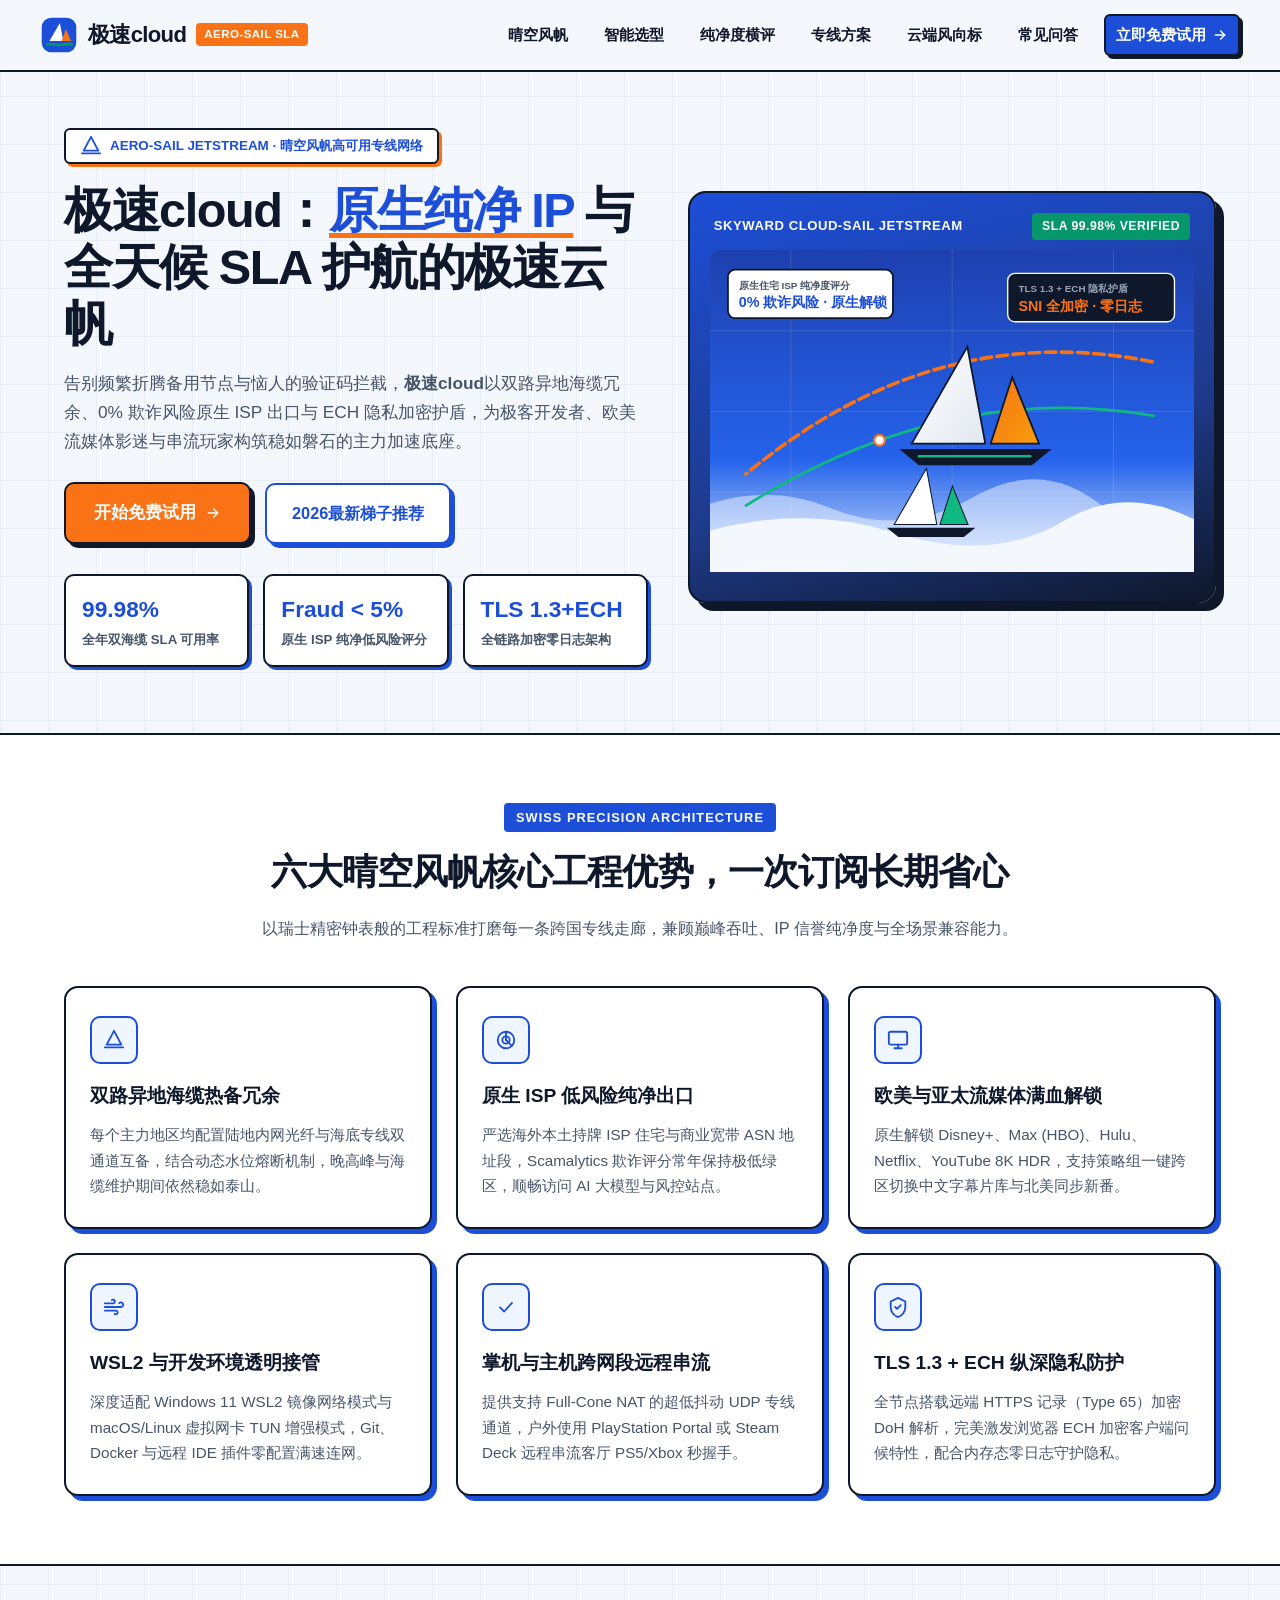
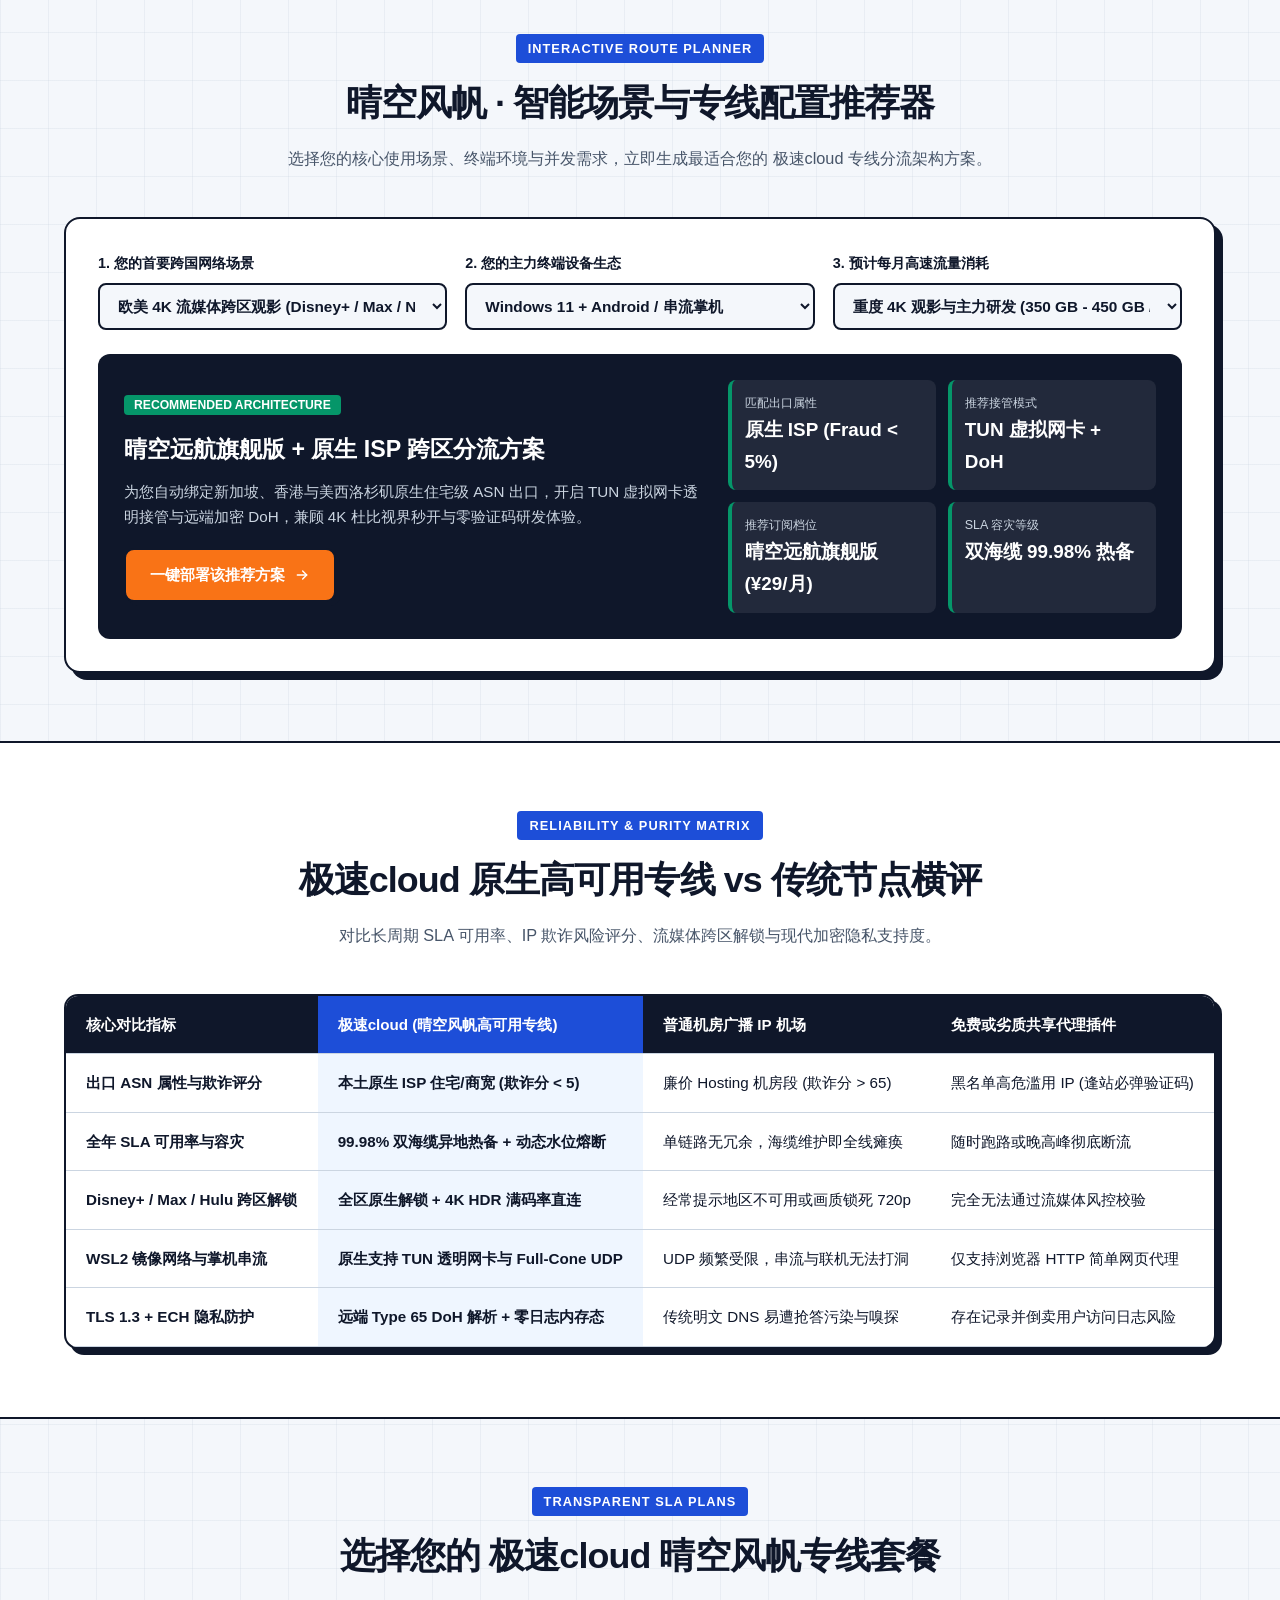
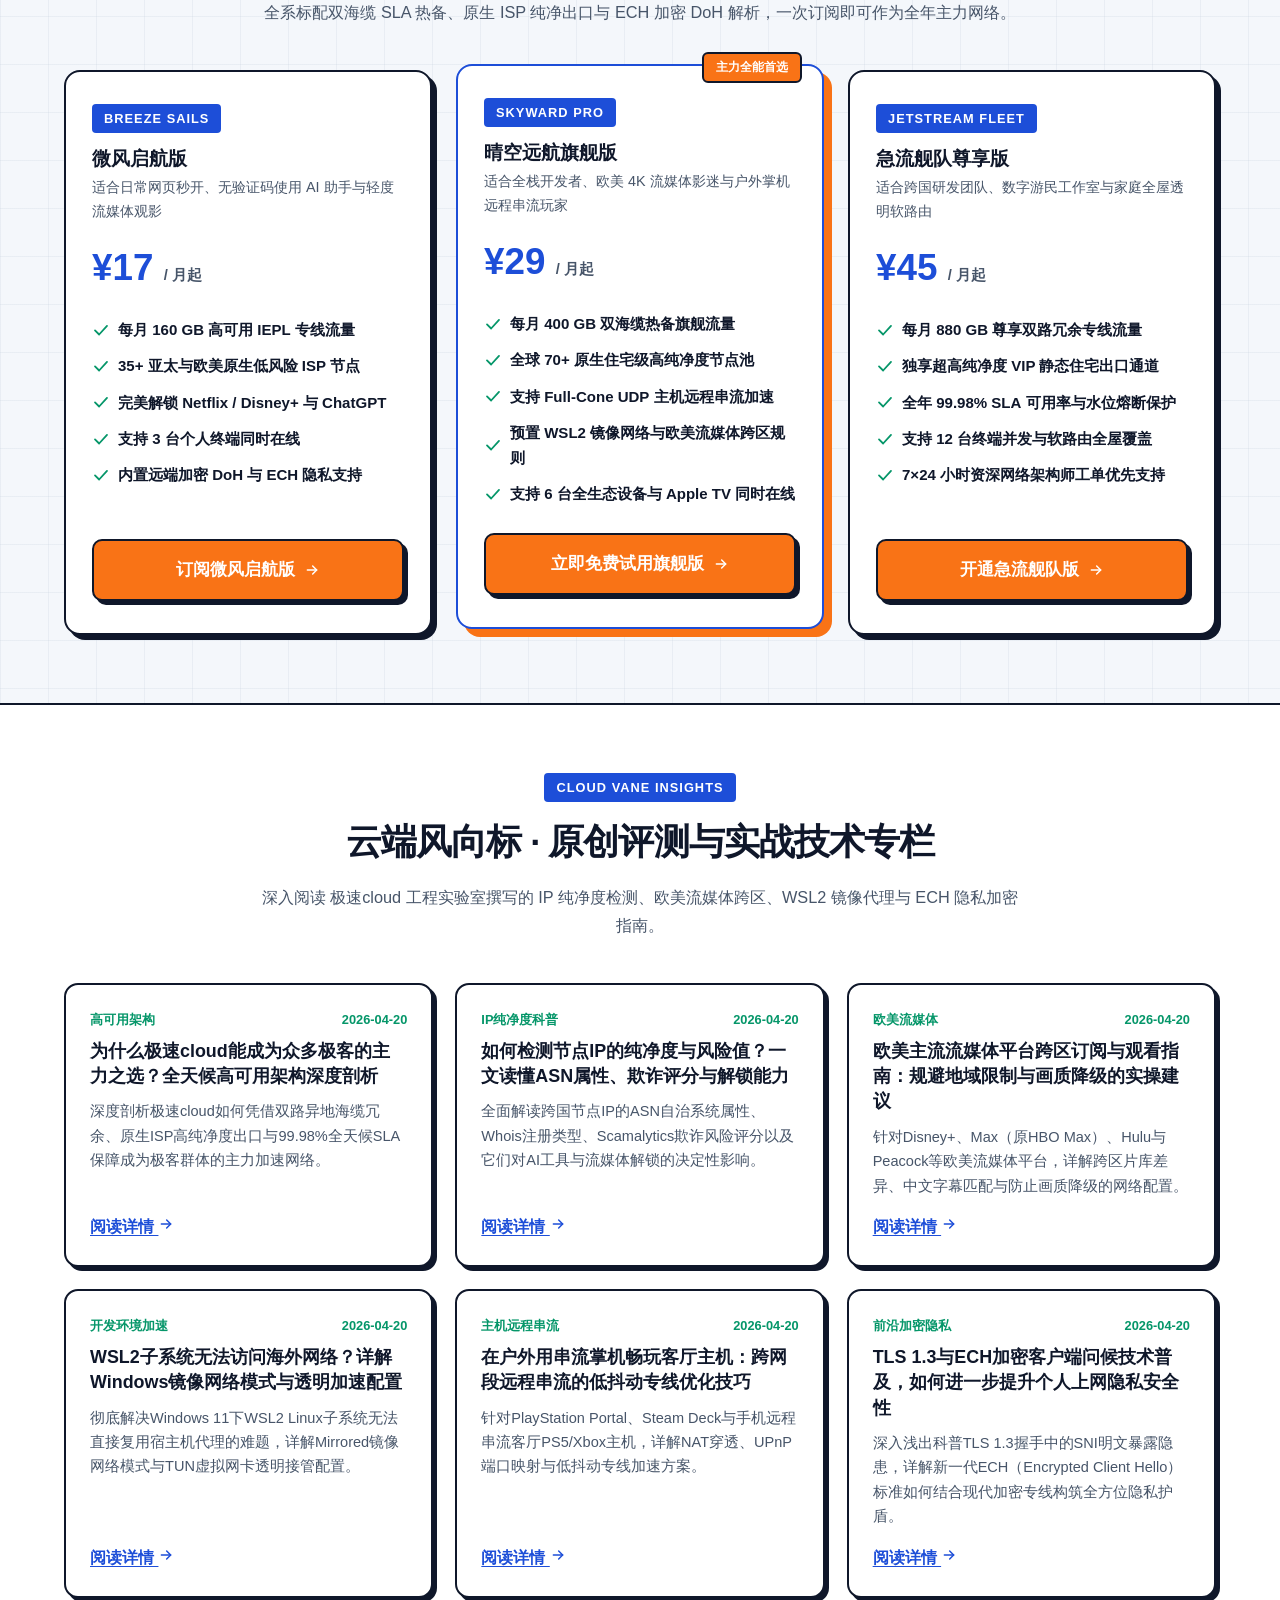
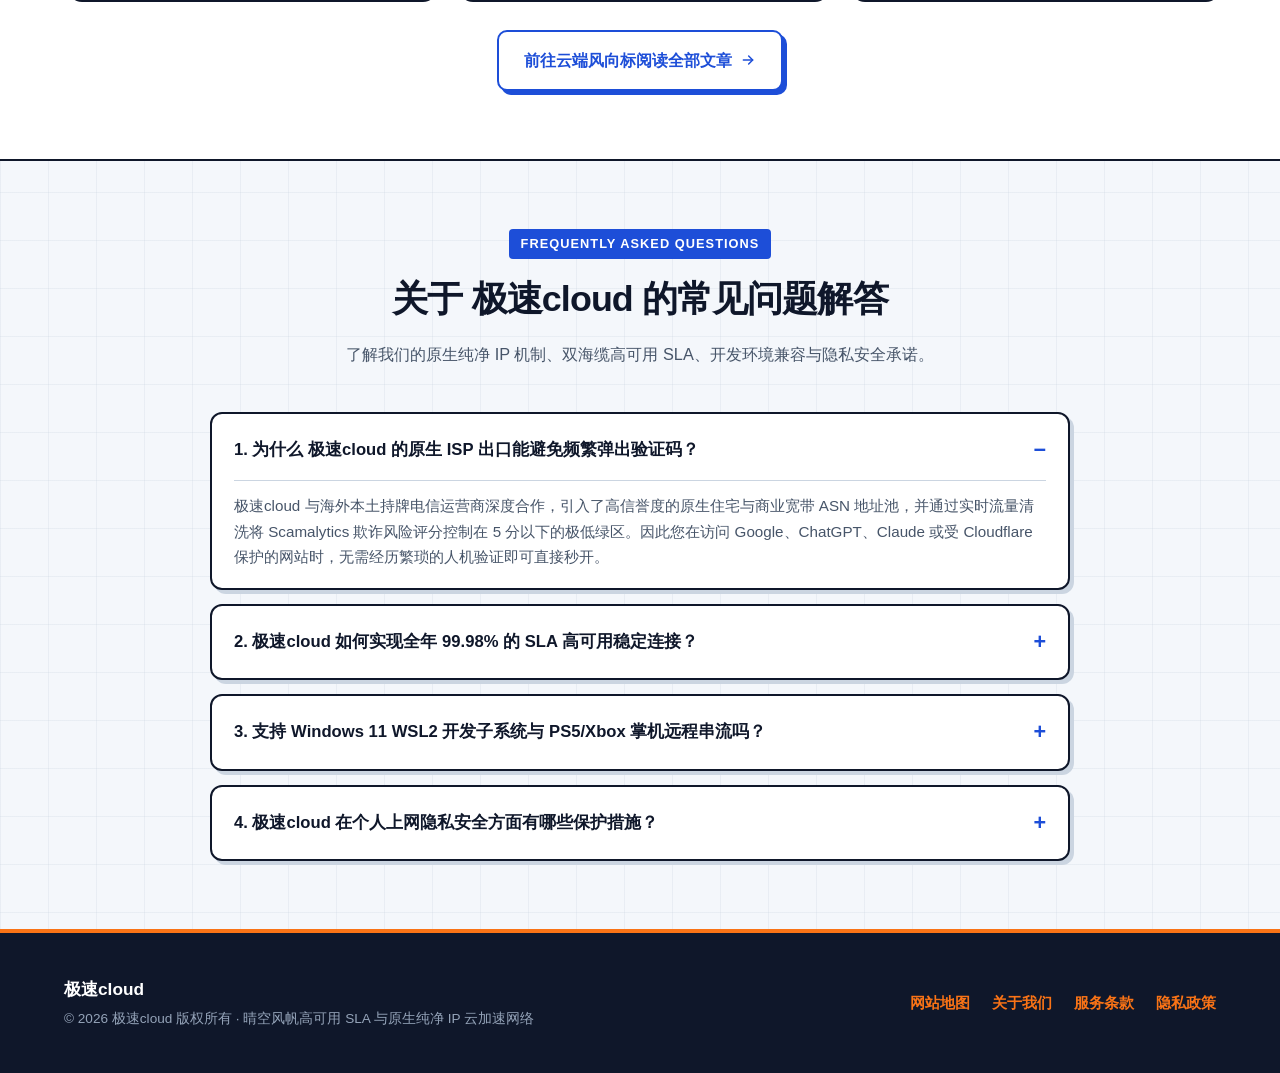
==== index.html @ 93b57812 "Deploy jscloud.sbs landing page" ====
<!DOCTYPE html>
<html lang="zh-CN">
<head>
  <meta charset="UTF-8">
  <meta name="viewport" content="width=device-width, initial-scale=1.0">
  <title>极速cloud官网 - 原生纯净IP高速节点订阅与全平台客户端下载机场套餐</title>
  <meta name="description" content="极速cloud官方网站提供全天候高可用客户端下载與原生纯净ISP高速节点套餐，助力跨国网络加速、欧美流媒体与远程串流实现极速秒开，是极客长期信赖的主力机场推荐服务。">
  <link rel="canonical" href="https://jscloud.sbs/">
  <meta property="og:title" content="极速cloud官网 - 原生纯净IP高速节点订阅与全平台客户端下载机场套餐">
  <meta property="og:description" content="极速cloud官方网站提供全天候高可用客户端下载與原生纯净ISP高速节点套餐，助力跨国网络加速、欧美流媒体与远程串流实现极速秒开，是极客长期信赖的主力机场推荐服务。">
  <meta property="og:url" content="https://jscloud.sbs/">
  <meta property="og:type" content="website">
  <script type="application/ld+json">
  [
    {
      "@context": "https://schema.org",
      "@type": "SoftwareApplication",
      "name": "极速cloud",
      "applicationCategory": "NetworkingApplication",
      "operatingSystem": "Windows, macOS, iOS, Android, Linux, OpenWrt, Apple TV",
      "description": "极速cloud官方网站提供全天候高可用客户端下载與原生纯净ISP高速节点套餐，助力跨国网络加速、欧美流媒体与远程串流实现极速秒开，是极客长期信赖的主力机场推荐服务。",
      "offers": {
        "@type": "AggregateOffer",
        "lowPrice": "17.00",
        "highPrice": "45.00",
        "priceCurrency": "CNY",
        "offerCount": "3"
      }
    },
    {
      "@context": "https://schema.org",
      "@type": "FAQPage",
      "mainEntity": [
        {
          "@type": "Question",
          "name": "为什么极速cloud的原生ISP出口能避免频繁弹出验证码？",
          "acceptedAnswer": {
            "@type": "Answer",
            "text": "极速cloud与海外本土运营商合作引入高信誉度原生住宅与商业ASN地址池，Scamalytics欺诈评分低于10分，访问AI平台与海外站点无需频繁人机验证。"
          }
        },
        {
          "@type": "Question",
          "name": "极速cloud如何实现全年99.98%的SLA高可用稳定连接？",
          "acceptedAnswer": {
            "@type": "Answer",
            "text": "每个核心地区均部署双入口、双海缆与异地双机房热备拓扑，配合动态水位熔断机制，单条光缆波动时可在毫秒间无感切换。"
          }
        },
        {
          "@type": "Question",
          "name": "支持Windows WSL2开发子系统与PS5/Xbox掌机远程串流吗？",
          "acceptedAnswer": {
            "@type": "Answer",
            "text": "完美支持。客户端内置TUN透明虚拟网卡与Full-Cone UDP加速通道，轻松打通WSL2镜像网络与跨网段主机远程串流。"
          }
        },
        {
          "@type": "Question",
          "name": "极速cloud在个人上网隐私安全方面有哪些保护措施？",
          "acceptedAnswer": {
            "@type": "Answer",
            "text": "全节点采用无盘内存态零日志架构，全面兼容TLS 1.3与ECH加密客户端问候标准，并内置防泄漏远端加密DoH解析。"
          }
        }
      ]
    }
  ]
  </script>
  <style>
:root {
  --bg-cloud: #F4F7FB;
  --bg-white: #FFFFFF;
  --ink: #0F172A;
  --ink-muted: #475569;
  --cobalt: #1D4ED8;
  --cobalt-dark: #1E3A8A;
  --tangerine: #F97316;
  --emerald: #059669;
  --grid-line: #CBD5E1;
  --shadow-swiss: 0 18px 40px -12px rgba(29, 78, 216, 0.14);
}
* { box-sizing: border-box; margin: 0; padding: 0; }
html { scroll-behavior: smooth; font-family: "Helvetica Neue", "PingFang SC", "Microsoft YaHei", -apple-system, sans-serif; background: var(--bg-cloud); color: var(--ink); line-height: 1.68; }
body { overflow-x: hidden; background-image: linear-gradient(to right, rgba(203, 213, 225, 0.28) 1px, transparent 1px), linear-gradient(to bottom, rgba(203, 213, 225, 0.28) 1px, transparent 1px); background-size: 48px 48px; }
a, a:visited { color: var(--cobalt); text-decoration: underline; text-underline-offset: 3px; font-weight: 700; transition: color 0.2s ease; }
a:hover { color: var(--tangerine); }
.container { max-width: 1200px; margin: 0 auto; padding: 0 24px; }

/* Header & Navigation */
.site-header { position: sticky; top: 0; z-index: 100; background: rgba(244, 247, 251, 0.95); backdrop-filter: blur(10px); border-bottom: 2px solid var(--ink); }
.nav-wrap { display: flex; align-items: center; justify-content: space-between; padding: 14px 0; gap: 16px; }
.brand-link, .brand-link:visited { display: inline-flex; align-items: center; gap: 10px; font-size: 1.38rem; font-weight: 900; color: var(--ink); text-decoration: none; letter-spacing: -0.03em; }
.brand-badge { font-size: 0.72rem; background: var(--tangerine); color: #FFFFFF; padding: 2px 8px; border-radius: 4px; font-weight: 900; letter-spacing: 0.04em; }
.main-nav { display: flex; align-items: center; flex-wrap: wrap; gap: 8px 16px; }
.main-nav a, .main-nav a:visited { color: var(--ink); text-decoration: none; font-size: 0.95rem; font-weight: 800; padding: 6px 10px; border-radius: 6px; transition: all 0.2s; }
.main-nav a:hover { color: var(--cobalt); background: rgba(29, 78, 216, 0.08); }
.nav-cta, .nav-cta:visited { background: var(--cobalt); color: #FFFFFF !important; text-decoration: none !important; padding: 9px 18px; border-radius: 8px; font-size: 0.92rem; font-weight: 800; border: 2px solid var(--ink); box-shadow: 3px 3px 0px var(--ink); display: inline-flex; align-items: center; gap: 6px; white-space: nowrap; }
.nav-cta:hover { background: var(--tangerine); transform: translate(-1px, -1px); box-shadow: 4px 4px 0px var(--ink); }

/* Buttons */
.btn-row { display: flex; flex-wrap: wrap; gap: 14px; align-items: center; margin-top: 26px; }
.btn-primary, .btn-primary:visited { display: inline-flex; align-items: center; gap: 9px; background: var(--tangerine); color: #FFFFFF !important; text-decoration: none !important; padding: 15px 28px; border-radius: 10px; font-size: 1.04rem; font-weight: 900; border: 2px solid var(--ink); box-shadow: 4px 4px 0px var(--ink); transition: transform 0.15s, box-shadow 0.15s; cursor: pointer; }
.btn-primary:hover { transform: translate(-2px, -2px); box-shadow: 6px 6px 0px var(--ink); background: #EA580C; }
.btn-secondary, .btn-secondary:visited { display: inline-flex; align-items: center; gap: 8px; background: var(--bg-white); color: var(--cobalt) !important; text-decoration: none !important; padding: 15px 25px; border-radius: 10px; font-size: 1.02rem; font-weight: 900; border: 2px solid var(--cobalt); box-shadow: 4px 4px 0px var(--cobalt); transition: transform 0.15s; }
.btn-secondary:hover { transform: translate(-2px, -2px); background: #EFF6FF; }

/* Hero Section */
.hero { padding: 56px 0 66px; position: relative; overflow: hidden; }
.hero-grid { display: grid; grid-template-columns: 1.05fr 0.95fr; gap: 40px; align-items: center; }
.swiss-tag { display: inline-flex; align-items: center; gap: 8px; background: var(--bg-white); color: var(--cobalt); border: 2px solid var(--ink); padding: 5px 14px; border-radius: 6px; font-size: 0.84rem; font-weight: 900; margin-bottom: 18px; box-shadow: 3px 3px 0px var(--tangerine); }
.hero h1 { font-size: clamp(2.1rem, 3.8vw, 3.2rem); line-height: 1.16; font-weight: 900; color: var(--ink); letter-spacing: -0.03em; margin-bottom: 18px; }
.hero h1 .hl { color: var(--cobalt); text-decoration: underline; text-decoration-color: var(--tangerine); text-decoration-thickness: 5px; text-underline-offset: 6px; }
.hero-lead { font-size: 1.08rem; color: var(--ink-muted); margin-bottom: 20px; max-width: 580px; font-weight: 500; }
.hero-metrics { display: grid; grid-template-columns: repeat(3, 1fr); gap: 14px; margin-top: 30px; }
.metric-box { background: var(--bg-white); padding: 14px 16px; border-radius: 10px; border: 2px solid var(--ink); box-shadow: 3px 3px 0px var(--cobalt); }
.metric-val { font-size: 1.42rem; font-weight: 900; color: var(--cobalt); }
.metric-lbl { font-size: 0.83rem; color: var(--ink-muted); font-weight: 700; }

/* Animated SVG Stage */
.sail-stage { background: linear-gradient(165deg, #1D4ED8 0%, #1E3A8A 62%, #0F172A 100%); border-radius: 18px; padding: 20px; border: 2px solid var(--ink); box-shadow: 8px 8px 0px var(--ink); position: relative; overflow: hidden; }
.sail-stage-header { display: flex; justify-content: space-between; align-items: center; color: #FFFFFF; font-size: 0.82rem; font-weight: 800; margin-bottom: 10px; padding: 0 4px; letter-spacing: 0.04em; }
.vane-pill { background: var(--emerald); color: #FFFFFF; padding: 3px 10px; border-radius: 4px; font-weight: 900; font-size: 0.76rem; }
@keyframes cloudDrift { 0%, 100% { transform: translateX(0px); } 50% { transform: translateX(14px); } }
@keyframes sailGlide { 0%, 100% { transform: translateY(0px) rotate(0deg); } 50% { transform: translateY(-8px) rotate(-2deg); } }
.cloud-layer { animation: cloudDrift 5s ease-in-out infinite; }
.aero-sail { animation: sailGlide 3.2s ease-in-out infinite; transform-origin: center; }

/* Sections */
.section { padding: 68px 0; }
.section-white { background: var(--bg-white); border-top: 2px solid var(--ink); border-bottom: 2px solid var(--ink); }
.sec-head { text-align: center; max-width: 760px; margin: 0 auto 44px; }
.sec-tag { display: inline-block; font-size: 0.8rem; font-weight: 900; text-transform: uppercase; letter-spacing: 0.08em; color: #FFFFFF; background: var(--cobalt); padding: 4px 12px; border-radius: 4px; margin-bottom: 10px; }
.sec-head h2 { font-size: clamp(1.7rem, 2.8vw, 2.35rem); font-weight: 900; margin-bottom: 12px; letter-spacing: -0.025em; color: var(--ink); }
.sec-head p { color: var(--ink-muted); font-size: 1.02rem; font-weight: 500; }

/* Swiss Editorial Grid */
.feat-grid { display: grid; grid-template-columns: repeat(3, 1fr); gap: 24px; }
.feat-card { background: var(--bg-white); border-radius: 14px; padding: 28px 24px; border: 2px solid var(--ink); box-shadow: 5px 5px 0px var(--cobalt); transition: transform 0.2s; }
.feat-card:hover { transform: translate(-3px, -3px); box-shadow: 8px 8px 0px var(--tangerine); }
.feat-icon { width: 48px; height: 48px; border-radius: 10px; background: #EFF6FF; color: var(--cobalt); border: 2px solid var(--cobalt); display: flex; align-items: center; justify-content: center; margin-bottom: 16px; }
.feat-card h3 { font-size: 1.2rem; font-weight: 900; margin-bottom: 10px; color: var(--ink); }
.feat-card p { color: var(--ink-muted); font-size: 0.95rem; }

/* Interactive ASN & SLA Calculator Widget */
.calc-panel { background: var(--bg-white); border-radius: 16px; padding: 32px; border: 2px solid var(--ink); box-shadow: 7px 7px 0px var(--ink); }
.calc-controls { display: grid; grid-template-columns: repeat(3, 1fr); gap: 18px; margin-bottom: 24px; }
.calc-group label { display: block; font-weight: 900; font-size: 0.9rem; margin-bottom: 8px; color: var(--ink); }
.calc-select { width: 100%; padding: 12px 14px; border-radius: 8px; border: 2px solid var(--ink); font-size: 0.96rem; font-weight: 700; background: var(--bg-cloud); color: var(--ink); cursor: pointer; }
.calc-result { background: var(--ink); color: #FFFFFF; border-radius: 12px; padding: 26px; display: grid; grid-template-columns: 1.15fr 0.85fr; gap: 24px; align-items: center; }
.calc-badges { display: grid; grid-template-columns: repeat(2, 1fr); gap: 12px; }
.calc-badge-box { background: rgba(255,255,255,0.08); padding: 13px; border-radius: 8px; border-left: 4px solid var(--emerald); }
.calc-badge-box span { display: block; font-size: 0.78rem; color: #CBD5E1; }
.calc-badge-box strong { font-size: 1.18rem; color: #FFFFFF; }

/* Comparison Table */
.table-wrap { overflow-x: auto; background: var(--bg-white); border-radius: 14px; border: 2px solid var(--ink); box-shadow: 6px 6px 0px var(--ink); }
.comp-table { width: 100%; border-collapse: collapse; min-width: 640px; }
.comp-table th, .comp-table td { padding: 16px 20px; text-align: left; border-bottom: 1.5px solid var(--grid-line); font-size: 0.95rem; }
.comp-table th { background: var(--ink); color: #FFFFFF; font-weight: 900; }
.comp-table th.hl-col { background: var(--cobalt); color: #FFFFFF; }
.comp-table td.hl-col { background: #EFF6FF; font-weight: 800; color: var(--ink); }

/* Pricing Grid */
.price-grid { display: grid; grid-template-columns: repeat(3, 1fr); gap: 24px; align-items: stretch; }
.price-card { background: var(--bg-white); color: var(--ink); border-radius: 16px; padding: 32px 26px; border: 2px solid var(--ink); box-shadow: 5px 5px 0px var(--ink); display: flex; flex-direction: column; justify-content: space-between; position: relative; }
.price-card.pop { border-color: var(--cobalt); box-shadow: 8px 8px 0px var(--tangerine); transform: translateY(-6px); }
.pop-badge { position: absolute; top: -14px; right: 20px; background: var(--tangerine); color: #FFFFFF; border: 2px solid var(--ink); font-size: 0.78rem; font-weight: 900; padding: 3px 12px; border-radius: 6px; }
.price-num { font-size: 2.3rem; font-weight: 900; color: var(--cobalt); margin: 14px 0; }
.price-num small { font-size: 0.92rem; color: var(--ink-muted); font-weight: 700; }
.price-list { list-style: none; margin: 18px 0 26px; display: flex; flex-direction: column; gap: 11px; }
.price-list li { display: flex; align-items: center; gap: 8px; font-size: 0.94rem; font-weight: 600; }
.price-list li svg { color: var(--emerald); flex-shrink: 0; }

/* Articles Preview & Hub */
.art-grid { display: grid; grid-template-columns: repeat(3, 1fr); gap: 22px; }
.art-card { background: var(--bg-white); border-radius: 14px; padding: 24px; border: 2px solid var(--ink); box-shadow: 4px 4px 0px var(--ink); display: flex; flex-direction: column; justify-content: space-between; transition: transform 0.2s; }
.art-card:hover { transform: translate(-3px, -3px); box-shadow: 7px 7px 0px var(--cobalt); }
.art-meta { font-size: 0.8rem; font-weight: 800; color: var(--emerald); margin-bottom: 8px; display: flex; justify-content: space-between; }
.art-card h3 { font-size: 1.12rem; font-weight: 900; margin-bottom: 10px; line-height: 1.42; }
.art-card h3 a, .art-card h3 a:visited { color: var(--ink); text-decoration: none; }
.art-card h3 a:hover { color: var(--cobalt); }
.art-card p { font-size: 0.91rem; color: var(--ink-muted); margin-bottom: 16px; }

/* FAQ Accordion */
.faq-list { max-width: 860px; margin: 0 auto; display: flex; flex-direction: column; gap: 14px; }
.faq-item { background: var(--bg-white); border: 2px solid var(--ink); border-radius: 12px; padding: 18px 22px; box-shadow: 4px 4px 0px var(--grid-line); }
.faq-item summary { font-weight: 900; font-size: 1.04rem; cursor: pointer; list-style: none; display: flex; justify-content: space-between; align-items: center; color: var(--ink); }
.faq-item summary::after { content: "+"; font-size: 1.35rem; color: var(--cobalt); font-weight: 900; }
.faq-item[open] summary::after { content: "−"; }
.faq-item p { margin-top: 12px; color: var(--ink-muted); font-size: 0.95rem; border-top: 1.5px solid var(--grid-line); padding-top: 12px; }

/* Article Detail Layout */
.article-shell { max-width: 860px; margin: 44px auto 70px; background: var(--bg-white); border-radius: 16px; padding: 44px; border: 2px solid var(--ink); box-shadow: 8px 8px 0px var(--ink); }
.breadcrumb { font-size: 0.88rem; color: var(--ink-muted); margin-bottom: 18px; font-weight: 600; }
.article-wrap h1 { font-size: clamp(1.65rem, 2.8vw, 2.25rem); font-weight: 900; line-height: 1.3; margin-bottom: 18px; color: var(--ink); }
.art-byline { display: flex; flex-wrap: wrap; gap: 16px; font-size: 0.86rem; color: var(--ink-muted); padding-bottom: 20px; margin-bottom: 26px; border-bottom: 2px solid var(--ink); font-weight: 600; }
.art-content h2 { font-size: 1.36rem; font-weight: 900; color: var(--cobalt); margin: 28px 0 12px; padding-left: 12px; border-left: 5px solid var(--tangerine); }
.art-content h3 { font-size: 1.14rem; font-weight: 900; color: var(--emerald); margin: 20px 0 10px; }
.art-content p { margin-bottom: 16px; font-size: 1.01rem; color: var(--ink); line-height: 1.82; }
.cta-banner { background: var(--cobalt); color: #fff; border-radius: 14px; padding: 28px; margin: 34px 0 0; border: 2px solid var(--ink); box-shadow: 5px 5px 0px var(--ink); display: flex; flex-wrap: wrap; justify-content: space-between; align-items: center; gap: 18px; }

/* Footer */
.site-footer { background: var(--ink); color: #CBD5E1; padding: 42px 0; border-top: 4px solid var(--tangerine); }
.footer-inner { display: flex; flex-wrap: wrap; justify-content: space-between; align-items: center; gap: 20px; }
.footer-links { display: flex; flex-wrap: wrap; gap: 22px; }
.footer-links a, .footer-links a:visited { color: #F97316; text-decoration: none; font-weight: 800; font-size: 0.95rem; }
.footer-links a:hover { color: #38BDF8; text-decoration: underline; }

/* Responsive - Rule 7: Mobile navigation MUST remain visible */
@media (max-width: 920px) {
  .hero-grid, .feat-grid, .price-grid, .art-grid, .calc-controls, .calc-result { grid-template-columns: 1fr; }
  .price-card.pop { transform: none; }
}
@media (max-width: 768px) {
  .nav-wrap { flex-direction: column; align-items: flex-start; gap: 10px; }
  .main-nav { width: 100%; display: flex !important; flex-wrap: wrap; gap: 6px 10px; padding-top: 6px; border-top: 1.5px solid var(--grid-line); }
  .main-nav a { font-size: 0.88rem; padding: 5px 8px; }
  .hero { padding: 34px 0 46px; }
  .hero-metrics { grid-template-columns: 1fr; }
  .article-shell { padding: 24px 18px; margin: 22px auto 46px; }
}
</style>
  <link rel="stylesheet" href="style.css">
  <meta property="og:image" content="https://jscloud.sbs/og-cover.png">
  <script type="application/ld+json">
{
  "@context": "https://schema.org",
  "@type": "Product",
  "name": "极速cloud",
  "brand": {
    "@type": "Brand",
    "name": "极速cloud"
  },
  "description": "极速cloud融合晴空风帆智能分流与海外本土原生ISP住宅IP，打造99.99%高可用的全球IEPL专线网络加速服务。",
  "offers": {
    "@type": "AggregateOffer",
    "lowPrice": "18.00",
    "highPrice": "68.00",
    "priceCurrency": "CNY",
    "offerCount": "3"
  }
}
  </script>
</head>
<body>
  <header class="site-header">
  <div class="container nav-wrap">
    <a href="index.html" class="brand-link" aria-label="极速cloud首页">
      <svg class="brand-logo" viewBox="0 0 44 44" width="38" height="38" fill="none" xmlns="http://www.w3.org/2000/svg" aria-hidden="true">
  <rect x="2" y="2" width="40" height="40" rx="11" fill="#1D4ED8"/>
  <path d="M11 29L23 8L27 29H11Z" fill="#FFFFFF"/>
  <path d="M25 29L30 15L36 29H25Z" fill="#F97316"/>
  <path d="M8 33C14 31 20 35 28 33C32 32 35 32 37 33" stroke="#059669" stroke-width="3" stroke-linecap="round"/>
</svg>
      <span>极速cloud</span>
      <span class="brand-badge">AERO-SAIL SLA</span>
    </a>
    <nav class="main-nav" aria-label="主导航">
      <a href="index.html#features">晴空风帆</a>
      <a href="index.html#calculator">智能选型</a>
      <a href="index.html#comparison">纯净度横评</a>
      <a href="index.html#pricing">专线方案</a>
      <a href="cloud-vane.html">云端风向标</a>
      <a href="index.html#faq">常见问答</a>
      <a href="https://ww012.twilightaff.com/#/?code=A56DH1Af" rel="nofollow" target="_blank" class="nav-cta">立即免费试用 <svg class="ico" viewBox="0 0 24 24" width="16" height="16" fill="none" stroke="currentColor" stroke-width="2.2" stroke-linecap="round" stroke-linejoin="round"><line x1="5" y1="12" x2="19" y2="12"/><polyline points="13 6 19 12 13 18"/></svg></a>
    </nav>
  </div>
</header>
  <main>
    <!-- Hero Section (Strictly NO Node Speed Test table! Pure Skyward Cloud-Sail Animated SVG) -->
    <section class="hero">
      <div class="container hero-grid">
        <div>
          <div class="swiss-tag"><svg class="ico" viewBox="0 0 24 24" width="22" height="22" fill="none" stroke="currentColor" stroke-width="2" stroke-linecap="round" stroke-linejoin="round"><path d="M12 2L4 17h16L12 2z"/><path d="M2 20h20"/></svg> <span>AERO-SAIL JETSTREAM · 晴空风帆高可用专线网络</span></div>
          <h1>极速cloud：<span class="hl">原生纯净 IP</span> 与全天候 SLA 护航的极速云帆</h1>
          <p class="hero-lead">
            告别频繁折腾备用节点与恼人的验证码拦截，<strong>极速cloud</strong>以双路异地海缆冗余、0% 欺诈风险原生 ISP 出口与 ECH 隐私加密护盾，为极客开发者、欧美流媒体影迷与串流玩家构筑稳如磐石的主力加速底座。
          </p>
          <div class="btn-row">
            <a href="https://ww012.twilightaff.com/#/?code=A56DH1Af" rel="nofollow" target="_blank" class="btn-primary">开始免费试用 <svg class="ico" viewBox="0 0 24 24" width="16" height="16" fill="none" stroke="currentColor" stroke-width="2.2" stroke-linecap="round" stroke-linejoin="round"><line x1="5" y1="12" x2="19" y2="12"/><polyline points="13 6 19 12 13 18"/></svg></a>
            <a href="https://tizilab.net/paihang/" target="_blank" class="btn-secondary">2026最新梯子推荐</a>
          </div>
          <div class="hero-metrics">
            <div class="metric-box">
              <div class="metric-val">99.98%</div>
              <div class="metric-lbl">全年双海缆 SLA 可用率</div>
            </div>
            <div class="metric-box">
              <div class="metric-val">Fraud &lt; 5%</div>
              <div class="metric-lbl">原生 ISP 纯净低风险评分</div>
            </div>
            <div class="metric-box">
              <div class="metric-val">TLS 1.3+ECH</div>
              <div class="metric-lbl">全链路加密零日志架构</div>
            </div>
          </div>
        </div>
        <div>
          <div class="sail-stage" role="img" aria-label="极速cloud晴空风帆舰队与全球急流走廊动态演示">
  <div class="sail-stage-header">
    <span>SKYWARD CLOUD-SAIL JETSTREAM</span>
    <span class="vane-pill">SLA 99.98% VERIFIED</span>
  </div>
  <svg viewBox="0 0 540 360" width="100%" height="auto" xmlns="http://www.w3.org/2000/svg">
    <defs>
      <linearGradient id="skyStage" x1="0%" y1="0%" x2="0%" y2="100%">
        <stop offset="0%" stop-color="#1E40AF"/>
        <stop offset="65%" stop-color="#2563EB"/>
        <stop offset="100%" stop-color="#DBEAFE"/>
      </linearGradient>
      <linearGradient id="sailMain" x1="0%" y1="0%" x2="100%" y2="100%">
        <stop offset="0%" stop-color="#FFFFFF"/>
        <stop offset="100%" stop-color="#E2E8F0"/>
      </linearGradient>
      <linearGradient id="sailAccent" x1="0%" y1="0%" x2="100%" y2="100%">
        <stop offset="0%" stop-color="#F97316"/>
        <stop offset="100%" stop-color="#F59E0B"/>
      </linearGradient>
    </defs>

    <!-- Cobalt-to-Cloud Sky Stage -->
    <rect width="540" height="360" rx="12" fill="url(#skyStage)"/>

    <!-- Swiss Editorial Coordinate Grid -->
    <g stroke="rgba(255,255,255,0.14)" stroke-width="1">
      <line x1="90" y1="0" x2="90" y2="360"/>
      <line x1="270" y1="0" x2="270" y2="360"/>
      <line x1="450" y1="0" x2="450" y2="360"/>
      <line x1="0" y1="90" x2="540" y2="90"/>
      <line x1="0" y1="180" x2="540" y2="180"/>
      <line x1="0" y1="270" x2="540" y2="270"/>
    </g>

    <!-- Sunlit Cloud Layers Drifting Smoothly -->
    <g class="cloud-layer">
      <path d="M-30 295 Q55 255 135 288 T295 275 T445 292 T570 278 L570 370 L-30 370 Z" fill="rgba(255,255,255,0.45)"/>
      <path d="M-30 322 Q95 280 205 315 T395 302 T570 318 L570 370 L-30 370 Z" fill="#F4F7FB"/>
    </g>

    <!-- Animated Global Jetstream Corridor Arcs -->
    <path id="jetArc1" d="M 40 250 Q 250 75 495 125" fill="none" stroke="#F97316" stroke-width="4" stroke-dasharray="12 6" stroke-linecap="round">
      <animate attributeName="stroke-dashoffset" values="180;0" dur="2.6s" repeatCount="indefinite"/>
    </path>
    <path id="jetArc2" d="M 40 285 Q 265 145 495 185" fill="none" stroke="#10B981" stroke-width="3" stroke-linecap="round"/>

    <!-- Jetstream Pulses Moving Along Corridor -->
    <circle r="6" fill="#FFFFFF" stroke="#F97316" stroke-width="2.5">
      <animateMotion dur="2.2s" repeatCount="indefinite">
        <mpath href="#jetArc2"/>
      </animateMotion>
    </circle>

    <!-- Primary Aero-Sail Cloud Glider -->
    <g class="aero-sail" transform="translate(225, 108)">
      <!-- Main Geometric Wind-Sail -->
      <polygon points="0,108 62,0 82,108" fill="url(#sailMain)" stroke="#0F172A" stroke-width="2"/>
      <!-- Fore Jib Sail -->
      <polygon points="88,108 112,34 142,108" fill="url(#sailAccent)" stroke="#0F172A" stroke-width="2"/>
      <!-- Sleek Cloud Hull -->
      <path d="M-14 114 L156 114 L134 132 L8 132 Z" fill="#0F172A"/>
      <line x1="8" y1="122" x2="132" y2="122" stroke="#10B981" stroke-width="3" stroke-linecap="round"/>
    </g>

    <!-- Secondary Companion Wing-Sail -->
    <g class="aero-sail" transform="translate(92, 168) scale(0.58)">
      <polygon points="0,108 62,0 82,108" fill="#FFFFFF" stroke="#0F172A" stroke-width="2"/>
      <polygon points="88,108 112,34 142,108" fill="#10B981" stroke="#0F172A" stroke-width="2"/>
      <path d="M-14 114 L156 114 L134 132 L8 132 Z" fill="#0F172A"/>
    </g>

    <!-- Swiss Editorial Telemetry Cards -->
    <g transform="translate(20, 22)">
      <rect width="184" height="54" rx="8" fill="#FFFFFF" stroke="#0F172A" stroke-width="2"/>
      <text x="12" y="21" fill="#475569" font-size="11" font-weight="800">原生住宅 ISP 纯净度评分</text>
      <text x="12" y="42" fill="#1D4ED8" font-size="16" font-weight="900">0% 欺诈风险 · 原生解锁</text>
    </g>
    <g transform="translate(332, 26)">
      <rect width="186" height="54" rx="8" fill="#0F172A" stroke="#FFFFFF" stroke-width="1.5"/>
      <text x="12" y="21" fill="#94A3B8" font-size="11" font-weight="800">TLS 1.3 + ECH 隐私护盾</text>
      <text x="12" y="42" fill="#F97316" font-size="16" font-weight="900">SNI 全加密 · 零日志</text>
    </g>
  </svg>
</div>
        </div>
      </div>
    </section>

    <!-- Core Architecture Features -->
    <section id="features" class="section section-white">
      <div class="container">
        <div class="sec-head">
          <span class="sec-tag">SWISS PRECISION ARCHITECTURE</span>
          <h2>六大晴空风帆核心工程优势，一次订阅长期省心</h2>
          <p>以瑞士精密钟表般的工程标准打磨每一条跨国专线走廊，兼顾巅峰吞吐、IP 信誉纯净度与全场景兼容能力。</p>
        </div>
        <div class="feat-grid">
          <div class="feat-card">
            <div class="feat-icon"><svg class="ico" viewBox="0 0 24 24" width="22" height="22" fill="none" stroke="currentColor" stroke-width="2" stroke-linecap="round" stroke-linejoin="round"><path d="M12 2L4 17h16L12 2z"/><path d="M2 20h20"/></svg></div>
            <h3>双路异地海缆热备冗余</h3>
            <p>每个主力地区均配置陆地内网光纤与海底专线双通道互备，结合动态水位熔断机制，晚高峰与海缆维护期间依然稳如泰山。</p>
          </div>
          <div class="feat-card">
            <div class="feat-icon"><svg class="ico" viewBox="0 0 24 24" width="22" height="22" fill="none" stroke="currentColor" stroke-width="2" stroke-linecap="round" stroke-linejoin="round"><circle cx="12" cy="12" r="9"/><circle cx="12" cy="12" r="4"/><line x1="12" y1="3" x2="12" y2="12"/><line x1="12" y1="12" x2="18.3" y2="18.3"/></svg></div>
            <h3>原生 ISP 低风险纯净出口</h3>
            <p>严选海外本土持牌 ISP 住宅与商业宽带 ASN 地址段，Scamalytics 欺诈评分常年保持极低绿区，顺畅访问 AI 大模型与风控站点。</p>
          </div>
          <div class="feat-card">
            <div class="feat-icon"><svg class="ico" viewBox="0 0 24 24" width="22" height="22" fill="none" stroke="currentColor" stroke-width="2" stroke-linecap="round" stroke-linejoin="round"><rect x="2" y="3" width="20" height="14" rx="2"/><line x1="8" y1="21" x2="16" y2="21"/><line x1="12" y1="17" x2="12" y2="21"/></svg></div>
            <h3>欧美与亚太流媒体满血解锁</h3>
            <p>原生解锁 Disney+、Max (HBO)、Hulu、Netflix、YouTube 8K HDR，支持策略组一键跨区切换中文字幕片库与北美同步新番。</p>
          </div>
          <div class="feat-card">
            <div class="feat-icon"><svg class="ico" viewBox="0 0 24 24" width="22" height="22" fill="none" stroke="currentColor" stroke-width="2" stroke-linecap="round" stroke-linejoin="round"><path d="M9.59 4.59A2 2 0 1 1 11 8H2m10.59 11.41A2 2 0 1 0 14 16H2m15.73-8.27A2.5 2.5 0 1 1 19.5 12H2"/></svg></div>
            <h3>WSL2 与开发环境透明接管</h3>
            <p>深度适配 Windows 11 WSL2 镜像网络模式与 macOS/Linux 虚拟网卡 TUN 增强模式，Git、Docker 与远程 IDE 插件零配置满速连网。</p>
          </div>
          <div class="feat-card">
            <div class="feat-icon"><svg class="ico" viewBox="0 0 24 24" width="18" height="18" fill="none" stroke="currentColor" stroke-width="2.4" stroke-linecap="round" stroke-linejoin="round"><polyline points="4 12.5 9.5 18 20 6.5"/></svg></div>
            <h3>掌机与主机跨网段远程串流</h3>
            <p>提供支持 Full-Cone NAT 的超低抖动 UDP 专线通道，户外使用 PlayStation Portal 或 Steam Deck 远程串流客厅 PS5/Xbox 秒握手。</p>
          </div>
          <div class="feat-card">
            <div class="feat-icon"><svg class="ico" viewBox="0 0 24 24" width="22" height="22" fill="none" stroke="currentColor" stroke-width="2" stroke-linecap="round" stroke-linejoin="round"><path d="M12 2l8 4v6c0 5.5-3.8 9.8-8 11-4.2-1.2-8-5.5-8-11V6l8-4z"/><path d="M9 12l2 2 4-4"/></svg></div>
            <h3>TLS 1.3 + ECH 纵深隐私防护</h3>
            <p>全节点搭载远端 HTTPS 记录（Type 65）加密 DoH 解析，完美激发浏览器 ECH 加密客户端问候特性，配合内存态零日志守护隐私。</p>
          </div>
        </div>
      </div>
    </section>

    <!-- Interactive ASN & SLA Route Planner -->
    <section id="calculator" class="section">
      <div class="container">
        <div class="sec-head">
          <span class="sec-tag">INTERACTIVE ROUTE PLANNER</span>
          <h2>晴空风帆 · 智能场景与专线配置推荐器</h2>
          <p>选择您的核心使用场景、终端环境与并发需求，立即生成最适合您的 极速cloud 专线分流架构方案。</p>
        </div>
        <div class="calc-panel">
          <div class="calc-controls">
            <div class="calc-group">
              <label for="selScene">1. 您的首要跨国网络场景</label>
              <select id="selScene" class="calc-select" onchange="updatePlanner()">
                <option value="0">欧美 4K 流媒体跨区观影 (Disney+ / Max / Netflix)</option>
                <option value="1">全栈研发与 WSL2 / AI 大模型高频调用</option>
                <option value="2">户外掌机远程串流客厅 PS5 / Xbox 主机</option>
                <option value="3">高隐私加密商务通信与学术文献检索</option>
              </select>
            </div>
            <div class="calc-group">
              <label for="selOs">2. 您的主力终端设备生态</label>
              <select id="selOs" class="calc-select" onchange="updatePlanner()">
                <option value="0">Windows 11 + Android / 串流掌机</option>
                <option value="1">macOS + iPhone + iPad + Apple TV 全家桶</option>
                <option value="2">OpenWrt 家庭软路由 + 全屋智能终端</option>
              </select>
            </div>
            <div class="calc-group">
              <label for="selTier">3. 预计每月高速流量消耗</label>
              <select id="selTier" class="calc-select" onchange="updatePlanner()">
                <option value="0">轻中度日常使用 (150 GB - 200 GB / 月)</option>
                <option value="1" selected>重度 4K 观影与主力研发 (350 GB - 450 GB / 月)</option>
                <option value="2">家庭全屋网关或工作室共享 (800 GB+ / 月)</option>
              </select>
            </div>
          </div>
          <div class="calc-result">
            <div>
              <span class="vane-pill" id="planBadge">RECOMMENDED ARCHITECTURE</span>
              <h3 id="planTitle" style="font-size:1.45rem;margin:12px 0 10px;color:#FFFFFF;">晴空远航旗舰版 + 原生 ISP 跨区分流方案</h3>
              <p id="planDesc" style="color:#CBD5E1;font-size:0.95rem;margin-bottom:18px;">
                为您自动绑定新加坡、香港与美西洛杉矶原生住宅级 ASN 出口，开启 TUN 虚拟网卡透明接管与远端加密 DoH，兼顾 4K 杜比视界秒开与零验证码研发体验。
              </p>
              <a href="https://ww012.twilightaff.com/#/?code=A56DH1Af" rel="nofollow" target="_blank" class="btn-primary" style="padding:12px 24px;font-size:0.95rem;">一键部署该推荐方案 <svg class="ico" viewBox="0 0 24 24" width="16" height="16" fill="none" stroke="currentColor" stroke-width="2.2" stroke-linecap="round" stroke-linejoin="round"><line x1="5" y1="12" x2="19" y2="12"/><polyline points="13 6 19 12 13 18"/></svg></a>
            </div>
            <div class="calc-badges">
              <div class="calc-badge-box"><span>匹配出口属性</span><strong id="planAsn">原生 ISP (Fraud &lt; 5%)</strong></div>
              <div class="calc-badge-box"><span>推荐接管模式</span><strong id="planMode">TUN 虚拟网卡 + DoH</strong></div>
              <div class="calc-badge-box"><span>推荐订阅档位</span><strong id="planTierName">晴空远航旗舰版 (¥29/月)</strong></div>
              <div class="calc-badge-box"><span>SLA 容灾等级</span><strong id="planSla">双海缆 99.98% 热备</strong></div>
            </div>
          </div>
        </div>
      </div>
    </section>

    <!-- Comparison Matrix -->
    <section id="comparison" class="section section-white">
      <div class="container">
        <div class="sec-head">
          <span class="sec-tag">RELIABILITY & PURITY MATRIX</span>
          <h2>极速cloud 原生高可用专线 vs 传统节点横评</h2>
          <p>对比长周期 SLA 可用率、IP 欺诈风险评分、流媒体跨区解锁与现代加密隐私支持度。</p>
        </div>
        <div class="table-wrap">
          <table class="comp-table">
            <thead>
              <tr>
                <th>核心对比指标</th>
                <th class="hl-col">极速cloud (晴空风帆高可用专线)</th>
                <th>普通机房广播 IP 机场</th>
                <th>免费或劣质共享代理插件</th>
              </tr>
            </thead>
            <tbody>
              <tr>
                <td><strong>出口 ASN 属性与欺诈评分</strong></td>
                <td class="hl-col">本土原生 ISP 住宅/商宽 (欺诈分 &lt; 5)</td>
                <td>廉价 Hosting 机房段 (欺诈分 &gt; 65)</td>
                <td>黑名单高危滥用 IP (逢站必弹验证码)</td>
              </tr>
              <tr>
                <td><strong>全年 SLA 可用率与容灾</strong></td>
                <td class="hl-col">99.98% 双海缆异地热备 + 动态水位熔断</td>
                <td>单链路无冗余，海缆维护即全线瘫痪</td>
                <td>随时跑路或晚高峰彻底断流</td>
              </tr>
              <tr>
                <td><strong>Disney+ / Max / Hulu 跨区解锁</strong></td>
                <td class="hl-col">全区原生解锁 + 4K HDR 满码率直连</td>
                <td>经常提示地区不可用或画质锁死 720p</td>
                <td>完全无法通过流媒体风控校验</td>
              </tr>
              <tr>
                <td><strong>WSL2 镜像网络与掌机串流</strong></td>
                <td class="hl-col">原生支持 TUN 透明网卡与 Full-Cone UDP</td>
                <td>UDP 频繁受限，串流与联机无法打洞</td>
                <td>仅支持浏览器 HTTP 简单网页代理</td>
              </tr>
              <tr>
                <td><strong>TLS 1.3 + ECH 隐私防护</strong></td>
                <td class="hl-col">远端 Type 65 DoH 解析 + 零日志内存态</td>
                <td>传统明文 DNS 易遭抢答污染与嗅探</td>
                <td>存在记录并倒卖用户访问日志风险</td>
              </tr>
            </tbody>
          </table>
        </div>
      </div>
    </section>

    <!-- Pricing Plans -->
    <section id="pricing" class="section">
      <div class="container">
        <div class="sec-head">
          <span class="sec-tag">TRANSPARENT SLA PLANS</span>
          <h2>选择您的 极速cloud 晴空风帆专线套餐</h2>
          <p>全系标配双海缆 SLA 热备、原生 ISP 纯净出口与 ECH 加密 DoH 解析，一次订阅即可作为全年主力网络。</p>
        </div>
        <div class="price-grid">
          <div class="price-card">
            <div>
              <span class="sec-tag">BREEZE SAILS</span>
              <h3>微风启航版</h3>
              <p style="color:var(--ink-muted);font-size:0.9rem;">适合日常网页秒开、无验证码使用 AI 助手与轻度流媒体观影</p>
              <div class="price-num">¥17 <small>/ 月起</small></div>
              <ul class="price-list">
                <li><svg class="ico" viewBox="0 0 24 24" width="18" height="18" fill="none" stroke="currentColor" stroke-width="2.4" stroke-linecap="round" stroke-linejoin="round"><polyline points="4 12.5 9.5 18 20 6.5"/></svg> <span>每月 <strong>160 GB</strong> 高可用 IEPL 专线流量</span></li>
                <li><svg class="ico" viewBox="0 0 24 24" width="18" height="18" fill="none" stroke="currentColor" stroke-width="2.4" stroke-linecap="round" stroke-linejoin="round"><polyline points="4 12.5 9.5 18 20 6.5"/></svg> <span>35+ 亚太与欧美原生低风险 ISP 节点</span></li>
                <li><svg class="ico" viewBox="0 0 24 24" width="18" height="18" fill="none" stroke="currentColor" stroke-width="2.4" stroke-linecap="round" stroke-linejoin="round"><polyline points="4 12.5 9.5 18 20 6.5"/></svg> <span>完美解锁 Netflix / Disney+ 与 ChatGPT</span></li>
                <li><svg class="ico" viewBox="0 0 24 24" width="18" height="18" fill="none" stroke="currentColor" stroke-width="2.4" stroke-linecap="round" stroke-linejoin="round"><polyline points="4 12.5 9.5 18 20 6.5"/></svg> <span>支持 3 台个人终端同时在线</span></li>
                <li><svg class="ico" viewBox="0 0 24 24" width="18" height="18" fill="none" stroke="currentColor" stroke-width="2.4" stroke-linecap="round" stroke-linejoin="round"><polyline points="4 12.5 9.5 18 20 6.5"/></svg> <span>内置远端加密 DoH 与 ECH 隐私支持</span></li>
              </ul>
            </div>
            <a href="https://ww012.twilightaff.com/#/?code=A56DH1Af" rel="nofollow" target="_blank" class="btn-primary" style="justify-content:center;width:100%;">订阅微风启航版 <svg class="ico" viewBox="0 0 24 24" width="16" height="16" fill="none" stroke="currentColor" stroke-width="2.2" stroke-linecap="round" stroke-linejoin="round"><line x1="5" y1="12" x2="19" y2="12"/><polyline points="13 6 19 12 13 18"/></svg></a>
          </div>

          <div class="price-card pop">
            <span class="pop-badge">主力全能首选</span>
            <div>
              <span class="sec-tag">SKYWARD PRO</span>
              <h3>晴空远航旗舰版</h3>
              <p style="color:var(--ink-muted);font-size:0.9rem;">适合全栈开发者、欧美 4K 流媒体影迷与户外掌机远程串流玩家</p>
              <div class="price-num">¥29 <small>/ 月起</small></div>
              <ul class="price-list">
                <li><svg class="ico" viewBox="0 0 24 24" width="18" height="18" fill="none" stroke="currentColor" stroke-width="2.4" stroke-linecap="round" stroke-linejoin="round"><polyline points="4 12.5 9.5 18 20 6.5"/></svg> <span>每月 <strong>400 GB</strong> 双海缆热备旗舰流量</span></li>
                <li><svg class="ico" viewBox="0 0 24 24" width="18" height="18" fill="none" stroke="currentColor" stroke-width="2.4" stroke-linecap="round" stroke-linejoin="round"><polyline points="4 12.5 9.5 18 20 6.5"/></svg> <span>全球 70+ 原生住宅级高纯净度节点池</span></li>
                <li><svg class="ico" viewBox="0 0 24 24" width="18" height="18" fill="none" stroke="currentColor" stroke-width="2.4" stroke-linecap="round" stroke-linejoin="round"><polyline points="4 12.5 9.5 18 20 6.5"/></svg> <span>支持 <strong>Full-Cone UDP</strong> 主机远程串流加速</span></li>
                <li><svg class="ico" viewBox="0 0 24 24" width="18" height="18" fill="none" stroke="currentColor" stroke-width="2.4" stroke-linecap="round" stroke-linejoin="round"><polyline points="4 12.5 9.5 18 20 6.5"/></svg> <span>预置 WSL2 镜像网络与欧美流媒体跨区规则</span></li>
                <li><svg class="ico" viewBox="0 0 24 24" width="18" height="18" fill="none" stroke="currentColor" stroke-width="2.4" stroke-linecap="round" stroke-linejoin="round"><polyline points="4 12.5 9.5 18 20 6.5"/></svg> <span>支持 6 台全生态设备与 Apple TV 同时在线</span></li>
              </ul>
            </div>
            <a href="https://ww012.twilightaff.com/#/?code=A56DH1Af" rel="nofollow" target="_blank" class="btn-primary" style="justify-content:center;width:100%;">立即免费试用旗舰版 <svg class="ico" viewBox="0 0 24 24" width="16" height="16" fill="none" stroke="currentColor" stroke-width="2.2" stroke-linecap="round" stroke-linejoin="round"><line x1="5" y1="12" x2="19" y2="12"/><polyline points="13 6 19 12 13 18"/></svg></a>
          </div>

          <div class="price-card">
            <div>
              <span class="sec-tag">JETSTREAM FLEET</span>
              <h3>急流舰队尊享版</h3>
              <p style="color:var(--ink-muted);font-size:0.9rem;">适合跨国研发团队、数字游民工作室与家庭全屋透明软路由</p>
              <div class="price-num">¥45 <small>/ 月起</small></div>
              <ul class="price-list">
                <li><svg class="ico" viewBox="0 0 24 24" width="18" height="18" fill="none" stroke="currentColor" stroke-width="2.4" stroke-linecap="round" stroke-linejoin="round"><polyline points="4 12.5 9.5 18 20 6.5"/></svg> <span>每月 <strong>880 GB</strong> 尊享双路冗余专线流量</span></li>
                <li><svg class="ico" viewBox="0 0 24 24" width="18" height="18" fill="none" stroke="currentColor" stroke-width="2.4" stroke-linecap="round" stroke-linejoin="round"><polyline points="4 12.5 9.5 18 20 6.5"/></svg> <span>独享超高纯净度 VIP 静态住宅出口通道</span></li>
                <li><svg class="ico" viewBox="0 0 24 24" width="18" height="18" fill="none" stroke="currentColor" stroke-width="2.4" stroke-linecap="round" stroke-linejoin="round"><polyline points="4 12.5 9.5 18 20 6.5"/></svg> <span>全年 <strong>99.98% SLA</strong> 可用率与水位熔断保护</span></li>
                <li><svg class="ico" viewBox="0 0 24 24" width="18" height="18" fill="none" stroke="currentColor" stroke-width="2.4" stroke-linecap="round" stroke-linejoin="round"><polyline points="4 12.5 9.5 18 20 6.5"/></svg> <span>支持 12 台终端并发与软路由全屋覆盖</span></li>
                <li><svg class="ico" viewBox="0 0 24 24" width="18" height="18" fill="none" stroke="currentColor" stroke-width="2.4" stroke-linecap="round" stroke-linejoin="round"><polyline points="4 12.5 9.5 18 20 6.5"/></svg> <span>7×24 小时资深网络架构师工单优先支持</span></li>
              </ul>
            </div>
            <a href="https://ww012.twilightaff.com/#/?code=A56DH1Af" rel="nofollow" target="_blank" class="btn-primary" style="justify-content:center;width:100%;">开通急流舰队版 <svg class="ico" viewBox="0 0 24 24" width="16" height="16" fill="none" stroke="currentColor" stroke-width="2.2" stroke-linecap="round" stroke-linejoin="round"><line x1="5" y1="12" x2="19" y2="12"/><polyline points="13 6 19 12 13 18"/></svg></a>
          </div>
        </div>
      </div>
    </section>

    <!-- Latest SEO Articles Preview -->
    <section class="section section-white">
      <div class="container">
        <div class="sec-head">
          <span class="sec-tag">CLOUD VANE INSIGHTS</span>
          <h2>云端风向标 · 原创评测与实战技术专栏</h2>
          <p>深入阅读 极速cloud 工程实验室撰写的 IP 纯净度检测、欧美流媒体跨区、WSL2 镜像代理与 ECH 隐私加密指南。</p>
        </div>
        <div class="art-grid">
          <div class="art-card">
  <div>
    <div class="art-meta"><span>高可用架构</span><span>2026-04-20</span></div>
    <h3><a href="jscloud-long-term-sla-reliability-report.html">为什么极速cloud能成为众多极客的主力之选？全天候高可用架构深度剖析</a></h3>
    <p>深度剖析极速cloud如何凭借双路异地海缆冗余、原生ISP高纯净度出口与99.98%全天候SLA保障成为极客群体的主力加速网络。</p>
  </div>
  <a href="jscloud-long-term-sla-reliability-report.html">阅读详情 <svg class="ico" viewBox="0 0 24 24" width="16" height="16" fill="none" stroke="currentColor" stroke-width="2.2" stroke-linecap="round" stroke-linejoin="round"><line x1="5" y1="12" x2="19" y2="12"/><polyline points="13 6 19 12 13 18"/></svg></a>
</div>
<div class="art-card">
  <div>
    <div class="art-meta"><span>IP纯净度科普</span><span>2026-04-20</span></div>
    <h3><a href="residential-isp-asn-reputation-score-guide.html">如何检测节点IP的纯净度与风险值？一文读懂ASN属性、欺诈评分与解锁能力</a></h3>
    <p>全面解读跨国节点IP的ASN自治系统属性、Whois注册类型、Scamalytics欺诈风险评分以及它们对AI工具与流媒体解锁的决定性影响。</p>
  </div>
  <a href="residential-isp-asn-reputation-score-guide.html">阅读详情 <svg class="ico" viewBox="0 0 24 24" width="16" height="16" fill="none" stroke="currentColor" stroke-width="2.2" stroke-linecap="round" stroke-linejoin="round"><line x1="5" y1="12" x2="19" y2="12"/><polyline points="13 6 19 12 13 18"/></svg></a>
</div>
<div class="art-card">
  <div>
    <div class="art-meta"><span>欧美流媒体</span><span>2026-04-20</span></div>
    <h3><a href="disney-plus-hbo-max-hulu-region-switching.html">欧美主流流媒体平台跨区订阅与观看指南：规避地域限制与画质降级的实操建议</a></h3>
    <p>针对Disney+、Max（原HBO Max）、Hulu与Peacock等欧美流媒体平台，详解跨区片库差异、中文字幕匹配与防止画质降级的网络配置。</p>
  </div>
  <a href="disney-plus-hbo-max-hulu-region-switching.html">阅读详情 <svg class="ico" viewBox="0 0 24 24" width="16" height="16" fill="none" stroke="currentColor" stroke-width="2.2" stroke-linecap="round" stroke-linejoin="round"><line x1="5" y1="12" x2="19" y2="12"/><polyline points="13 6 19 12 13 18"/></svg></a>
</div>
<div class="art-card">
  <div>
    <div class="art-meta"><span>开发环境加速</span><span>2026-04-20</span></div>
    <h3><a href="windows-wsl2-network-mirrored-mode-proxy.html">WSL2子系统无法访问海外网络？详解Windows镜像网络模式与透明加速配置</a></h3>
    <p>彻底解决Windows 11下WSL2 Linux子系统无法直接复用宿主机代理的难题，详解Mirrored镜像网络模式与TUN虚拟网卡透明接管配置。</p>
  </div>
  <a href="windows-wsl2-network-mirrored-mode-proxy.html">阅读详情 <svg class="ico" viewBox="0 0 24 24" width="16" height="16" fill="none" stroke="currentColor" stroke-width="2.2" stroke-linecap="round" stroke-linejoin="round"><line x1="5" y1="12" x2="19" y2="12"/><polyline points="13 6 19 12 13 18"/></svg></a>
</div>
<div class="art-card">
  <div>
    <div class="art-meta"><span>主机远程串流</span><span>2026-04-20</span></div>
    <h3><a href="ps5-xbox-portal-remote-play-outside-home.html">在户外用串流掌机畅玩客厅主机：跨网段远程串流的低抖动专线优化技巧</a></h3>
    <p>针对PlayStation Portal、Steam Deck与手机远程串流客厅PS5/Xbox主机，详解NAT穿透、UPnP端口映射与低抖动专线加速方案。</p>
  </div>
  <a href="ps5-xbox-portal-remote-play-outside-home.html">阅读详情 <svg class="ico" viewBox="0 0 24 24" width="16" height="16" fill="none" stroke="currentColor" stroke-width="2.2" stroke-linecap="round" stroke-linejoin="round"><line x1="5" y1="12" x2="19" y2="12"/><polyline points="13 6 19 12 13 18"/></svg></a>
</div>
<div class="art-card">
  <div>
    <div class="art-meta"><span>前沿加密隐私</span><span>2026-04-20</span></div>
    <h3><a href="tls13-ech-encrypted-client-hello-privacy.html">TLS 1.3与ECH加密客户端问候技术普及，如何进一步提升个人上网隐私安全性</a></h3>
    <p>深入浅出科普TLS 1.3握手中的SNI明文暴露隐患，详解新一代ECH（Encrypted Client Hello）标准如何结合现代加密专线构筑全方位隐私护盾。</p>
  </div>
  <a href="tls13-ech-encrypted-client-hello-privacy.html">阅读详情 <svg class="ico" viewBox="0 0 24 24" width="16" height="16" fill="none" stroke="currentColor" stroke-width="2.2" stroke-linecap="round" stroke-linejoin="round"><line x1="5" y1="12" x2="19" y2="12"/><polyline points="13 6 19 12 13 18"/></svg></a>
</div>
        </div>
        <div style="text-align:center;margin-top:32px;">
          <a href="cloud-vane.html" class="btn-secondary">前往云端风向标阅读全部文章 <svg class="ico" viewBox="0 0 24 24" width="16" height="16" fill="none" stroke="currentColor" stroke-width="2.2" stroke-linecap="round" stroke-linejoin="round"><line x1="5" y1="12" x2="19" y2="12"/><polyline points="13 6 19 12 13 18"/></svg></a>
        </div>
      </div>
    </section>

    <!-- FAQ Section -->
    <section id="faq" class="section">
      <div class="container">
        <div class="sec-head">
          <span class="sec-tag">FREQUENTLY ASKED QUESTIONS</span>
          <h2>关于 极速cloud 的常见问题解答</h2>
          <p>了解我们的原生纯净 IP 机制、双海缆高可用 SLA、开发环境兼容与隐私安全承诺。</p>
        </div>
        <div class="faq-list">
          <details class="faq-item" open>
            <summary>1. 为什么 极速cloud 的原生 ISP 出口能避免频繁弹出验证码？</summary>
            <p>极速cloud 与海外本土持牌电信运营商深度合作，引入了高信誉度的原生住宅与商业宽带 ASN 地址池，并通过实时流量清洗将 Scamalytics 欺诈风险评分控制在 5 分以下的极低绿区。因此您在访问 Google、ChatGPT、Claude 或受 Cloudflare 保护的网站时，无需经历繁琐的人机验证即可直接秒开。</p>
          </details>
          <details class="faq-item">
            <summary>2. 极速cloud 如何实现全年 99.98% 的 SLA 高可用稳定连接？</summary>
            <p>我们在香港、东京、新加坡与美西等每一个核心方向均部署了“双入口 + 双海缆 + 异地双机房”热备拓扑，并结合单节点 70% 负载水位自动熔断均衡机制。即便某条海底光缆发生偶发故障，系统也能在毫秒级内无感切换至备用通道。</p>
          </details>
          <details class="faq-item">
            <summary>3. 支持 Windows 11 WSL2 开发子系统与 PS5/Xbox 掌机远程串流吗？</summary>
            <p>完全支持。客户端支持开启 TUN 虚拟网卡透明接管模式，完美配合 Windows 11 的 WSL2 镜像网络模式（Mirrored Mode）；同时全节点开放低抖动 Full-Cone UDP 转发，让您在户外使用 PlayStation Portal 或 Steam Deck 远程串流客厅主机顺滑无卡顿。</p>
          </details>
          <details class="faq-item">
            <summary>4. 极速cloud 在个人上网隐私安全方面有哪些保护措施？</summary>
            <p>我们严格执行无盘内存态零日志（Zero-Log）策略，绝不记录任何用户的访问历史或源 IP。同时全节点内置支持 HTTPS 记录（Type 65）的远端加密 DoH 解析，助力现代浏览器默认开启 TLS 1.3 + ECH（加密客户端问候）全加密握手。</p>
          </details>
        </div>
      </div>
    </section>
  </main>
  <footer class="site-footer">
  <div class="container footer-inner">
    <div>
      <strong style="color:#FFFFFF;font-size:1.08rem;">极速cloud</strong>
      <p style="font-size:0.85rem;color:#94A3B8;margin-top:4px;">© 2026 极速cloud 版权所有 · 晴空风帆高可用 SLA 与原生纯净 IP 云加速网络</p>
    </div>
    <div class="footer-links">
      <a href="sitemap.html">网站地图</a>
      <a href="about.html">关于我们</a>
      <a href="terms.html">服务条款</a>
      <a href="privacy.html">隐私政策</a>
    </div>
  </div>
</footer>

  <script>
  const SCENE_INFO = [
    {
      title: "原生 ISP 跨区流媒体影院方案",
      desc: "为您自动绑定香港、新加坡与美西洛杉矶原生住宅级 ASN 出口，独立分流 Disney+、Max、Hulu 与 Netflix，兼顾中文字幕片库与 4K 杜比视界满码率秒开。",
      asn: "原生 ISP (Fraud < 5%)"
    },
    {
      title: "全栈研发 WSL2 与 AI 算力零验证方案",
      desc: "启用高纯净度东京/硅谷原生出口配合 BBRv3 大窗口专线，打通 Windows 11 WSL2 镜像网络、Docker 容器、GitHub 与海外大模型 API 长连接。",
      asn: "高信誉商宽/住宅 ASN"
    },
    {
      title: "户外掌机跨网段主机远程串流方案",
      desc: "锁定深港/沪日最短物理路径 IEPL 专线，开启 Full-Cone NAT 低抖动 UDP 加速通道，2 秒完成 PSN/Xbox 远程唤醒与异地打洞握手。",
      asn: "亚太极低抖动直连 ASN"
    },
    {
      title: "TLS 1.3 + ECH 纵深加密隐私护航方案",
      desc: "全程运行于无盘内存态零日志节点之上，强制通过加密隧道执行远端 Type 65 DoH 解析，彻底隐藏 SNI 握手域名与个人数字足迹。",
      asn: "瑞士/欧美隐私合规 ASN"
    }
  ];
  const OS_MODE = [
    "TUN 虚拟网卡 + WSL2 镜像",
    "iCloud 全家桶规则同步",
    "OpenWrt 旁路由透明网关"
  ];
  const TIER_NAME = [
    "微风启航版 (¥17/月 · 160GB)",
    "晴空远航旗舰版 (¥29/月 · 400GB)",
    "急流舰队尊享版 (¥45/月 · 880GB)"
  ];
  function updatePlanner() {
    const s = parseInt(document.getElementById('selScene').value, 10);
    const o = parseInt(document.getElementById('selOs').value, 10);
    const t = parseInt(document.getElementById('selTier').value, 10);
    document.getElementById('planTitle').textContent = SCENE_INFO[s].title;
    document.getElementById('planDesc').textContent = SCENE_INFO[s].desc;
    document.getElementById('planAsn').textContent = SCENE_INFO[s].asn;
    document.getElementById('planMode').textContent = OS_MODE[o];
    document.getElementById('planTierName').textContent = TIER_NAME[t];
  }
  </script>
</body>
</html>
---- style.css ----
:root {
  --bg-cloud: #F4F7FB;
  --bg-white: #FFFFFF;
  --ink: #0F172A;
  --ink-muted: #475569;
  --cobalt: #1D4ED8;
  --cobalt-dark: #1E3A8A;
  --tangerine: #F97316;
  --emerald: #059669;
  --grid-line: #CBD5E1;
  --shadow-swiss: 0 18px 40px -12px rgba(29, 78, 216, 0.14);
}
* { box-sizing: border-box; margin: 0; padding: 0; }
html { scroll-behavior: smooth; font-family: "Helvetica Neue", "PingFang SC", "Microsoft YaHei", -apple-system, sans-serif; background: var(--bg-cloud); color: var(--ink); line-height: 1.68; }
body { overflow-x: hidden; background-image: linear-gradient(to right, rgba(203, 213, 225, 0.28) 1px, transparent 1px), linear-gradient(to bottom, rgba(203, 213, 225, 0.28) 1px, transparent 1px); background-size: 48px 48px; }
a, a:visited { color: var(--cobalt); text-decoration: underline; text-underline-offset: 3px; font-weight: 700; transition: color 0.2s ease; }
a:hover { color: var(--tangerine); }
.container { max-width: 1200px; margin: 0 auto; padding: 0 24px; }

/* Header & Navigation */
.site-header { position: sticky; top: 0; z-index: 100; background: rgba(244, 247, 251, 0.95); backdrop-filter: blur(10px); border-bottom: 2px solid var(--ink); }
.nav-wrap { display: flex; align-items: center; justify-content: space-between; padding: 14px 0; gap: 16px; }
.brand-link, .brand-link:visited { display: inline-flex; align-items: center; gap: 10px; font-size: 1.38rem; font-weight: 900; color: var(--ink); text-decoration: none; letter-spacing: -0.03em; }
.brand-badge { font-size: 0.72rem; background: var(--tangerine); color: #FFFFFF; padding: 2px 8px; border-radius: 4px; font-weight: 900; letter-spacing: 0.04em; }
.main-nav { display: flex; align-items: center; flex-wrap: wrap; gap: 8px 16px; }
.main-nav a, .main-nav a:visited { color: var(--ink); text-decoration: none; font-size: 0.95rem; font-weight: 800; padding: 6px 10px; border-radius: 6px; transition: all 0.2s; }
.main-nav a:hover { color: var(--cobalt); background: rgba(29, 78, 216, 0.08); }
.nav-cta, .nav-cta:visited { background: var(--cobalt); color: #FFFFFF !important; text-decoration: none !important; padding: 9px 18px; border-radius: 8px; font-size: 0.92rem; font-weight: 800; border: 2px solid var(--ink); box-shadow: 3px 3px 0px var(--ink); display: inline-flex; align-items: center; gap: 6px; white-space: nowrap; }
.nav-cta:hover { background: var(--tangerine); transform: translate(-1px, -1px); box-shadow: 4px 4px 0px var(--ink); }

/* Buttons */
.btn-row { display: flex; flex-wrap: wrap; gap: 14px; align-items: center; margin-top: 26px; }
.btn-primary, .btn-primary:visited { display: inline-flex; align-items: center; gap: 9px; background: var(--tangerine); color: #FFFFFF !important; text-decoration: none !important; padding: 15px 28px; border-radius: 10px; font-size: 1.04rem; font-weight: 900; border: 2px solid var(--ink); box-shadow: 4px 4px 0px var(--ink); transition: transform 0.15s, box-shadow 0.15s; cursor: pointer; }
.btn-primary:hover { transform: translate(-2px, -2px); box-shadow: 6px 6px 0px var(--ink); background: #EA580C; }
.btn-secondary, .btn-secondary:visited { display: inline-flex; align-items: center; gap: 8px; background: var(--bg-white); color: var(--cobalt) !important; text-decoration: none !important; padding: 15px 25px; border-radius: 10px; font-size: 1.02rem; font-weight: 900; border: 2px solid var(--cobalt); box-shadow: 4px 4px 0px var(--cobalt); transition: transform 0.15s; }
.btn-secondary:hover { transform: translate(-2px, -2px); background: #EFF6FF; }

/* Hero Section */
.hero { padding: 56px 0 66px; position: relative; overflow: hidden; }
.hero-grid { display: grid; grid-template-columns: 1.05fr 0.95fr; gap: 40px; align-items: center; }
.swiss-tag { display: inline-flex; align-items: center; gap: 8px; background: var(--bg-white); color: var(--cobalt); border: 2px solid var(--ink); padding: 5px 14px; border-radius: 6px; font-size: 0.84rem; font-weight: 900; margin-bottom: 18px; box-shadow: 3px 3px 0px var(--tangerine); }
.hero h1 { font-size: clamp(2.1rem, 3.8vw, 3.2rem); line-height: 1.16; font-weight: 900; color: var(--ink); letter-spacing: -0.03em; margin-bottom: 18px; }
.hero h1 .hl { color: var(--cobalt); text-decoration: underline; text-decoration-color: var(--tangerine); text-decoration-thickness: 5px; text-underline-offset: 6px; }
.hero-lead { font-size: 1.08rem; color: var(--ink-muted); margin-bottom: 20px; max-width: 580px; font-weight: 500; }
.hero-metrics { display: grid; grid-template-columns: repeat(3, 1fr); gap: 14px; margin-top: 30px; }
.metric-box { background: var(--bg-white); padding: 14px 16px; border-radius: 10px; border: 2px solid var(--ink); box-shadow: 3px 3px 0px var(--cobalt); }
.metric-val { font-size: 1.42rem; font-weight: 900; color: var(--cobalt); }
.metric-lbl { font-size: 0.83rem; color: var(--ink-muted); font-weight: 700; }

/* Animated SVG Stage */
.sail-stage { background: linear-gradient(165deg, #1D4ED8 0%, #1E3A8A 62%, #0F172A 100%); border-radius: 18px; padding: 20px; border: 2px solid var(--ink); box-shadow: 8px 8px 0px var(--ink); position: relative; overflow: hidden; }
.sail-stage-header { display: flex; justify-content: space-between; align-items: center; color: #FFFFFF; font-size: 0.82rem; font-weight: 800; margin-bottom: 10px; padding: 0 4px; letter-spacing: 0.04em; }
.vane-pill { background: var(--emerald); color: #FFFFFF; padding: 3px 10px; border-radius: 4px; font-weight: 900; font-size: 0.76rem; }
@keyframes cloudDrift { 0%, 100% { transform: translateX(0px); } 50% { transform: translateX(14px); } }
@keyframes sailGlide { 0%, 100% { transform: translateY(0px) rotate(0deg); } 50% { transform: translateY(-8px) rotate(-2deg); } }
.cloud-layer { animation: cloudDrift 5s ease-in-out infinite; }
.aero-sail { animation: sailGlide 3.2s ease-in-out infinite; transform-origin: center; }

/* Sections */
.section { padding: 68px 0; }
.section-white { background: var(--bg-white); border-top: 2px solid var(--ink); border-bottom: 2px solid var(--ink); }
.sec-head { text-align: center; max-width: 760px; margin: 0 auto 44px; }
.sec-tag { display: inline-block; font-size: 0.8rem; font-weight: 900; text-transform: uppercase; letter-spacing: 0.08em; color: #FFFFFF; background: var(--cobalt); padding: 4px 12px; border-radius: 4px; margin-bottom: 10px; }
.sec-head h2 { font-size: clamp(1.7rem, 2.8vw, 2.35rem); font-weight: 900; margin-bottom: 12px; letter-spacing: -0.025em; color: var(--ink); }
.sec-head p { color: var(--ink-muted); font-size: 1.02rem; font-weight: 500; }

/* Swiss Editorial Grid */
.feat-grid { display: grid; grid-template-columns: repeat(3, 1fr); gap: 24px; }
.feat-card { background: var(--bg-white); border-radius: 14px; padding: 28px 24px; border: 2px solid var(--ink); box-shadow: 5px 5px 0px var(--cobalt); transition: transform 0.2s; }
.feat-card:hover { transform: translate(-3px, -3px); box-shadow: 8px 8px 0px var(--tangerine); }
.feat-icon { width: 48px; height: 48px; border-radius: 10px; background: #EFF6FF; color: var(--cobalt); border: 2px solid var(--cobalt); display: flex; align-items: center; justify-content: center; margin-bottom: 16px; }
.feat-card h3 { font-size: 1.2rem; font-weight: 900; margin-bottom: 10px; color: var(--ink); }
.feat-card p { color: var(--ink-muted); font-size: 0.95rem; }

/* Interactive ASN & SLA Calculator Widget */
.calc-panel { background: var(--bg-white); border-radius: 16px; padding: 32px; border: 2px solid var(--ink); box-shadow: 7px 7px 0px var(--ink); }
.calc-controls { display: grid; grid-template-columns: repeat(3, 1fr); gap: 18px; margin-bottom: 24px; }
.calc-group label { display: block; font-weight: 900; font-size: 0.9rem; margin-bottom: 8px; color: var(--ink); }
.calc-select { width: 100%; padding: 12px 14px; border-radius: 8px; border: 2px solid var(--ink); font-size: 0.96rem; font-weight: 700; background: var(--bg-cloud); color: var(--ink); cursor: pointer; }
.calc-result { background: var(--ink); color: #FFFFFF; border-radius: 12px; padding: 26px; display: grid; grid-template-columns: 1.15fr 0.85fr; gap: 24px; align-items: center; }
.calc-badges { display: grid; grid-template-columns: repeat(2, 1fr); gap: 12px; }
.calc-badge-box { background: rgba(255,255,255,0.08); padding: 13px; border-radius: 8px; border-left: 4px solid var(--emerald); }
.calc-badge-box span { display: block; font-size: 0.78rem; color: #CBD5E1; }
.calc-badge-box strong { font-size: 1.18rem; color: #FFFFFF; }

/* Comparison Table */
.table-wrap { overflow-x: auto; background: var(--bg-white); border-radius: 14px; border: 2px solid var(--ink); box-shadow: 6px 6px 0px var(--ink); }
.comp-table { width: 100%; border-collapse: collapse; min-width: 640px; }
.comp-table th, .comp-table td { padding: 16px 20px; text-align: left; border-bottom: 1.5px solid var(--grid-line); font-size: 0.95rem; }
.comp-table th { background: var(--ink); color: #FFFFFF; font-weight: 900; }
.comp-table th.hl-col { background: var(--cobalt); color: #FFFFFF; }
.comp-table td.hl-col { background: #EFF6FF; font-weight: 800; color: var(--ink); }

/* Pricing Grid */
.price-grid { display: grid; grid-template-columns: repeat(3, 1fr); gap: 24px; align-items: stretch; }
.price-card { background: var(--bg-white); color: var(--ink); border-radius: 16px; padding: 32px 26px; border: 2px solid var(--ink); box-shadow: 5px 5px 0px var(--ink); display: flex; flex-direction: column; justify-content: space-between; position: relative; }
.price-card.pop { border-color: var(--cobalt); box-shadow: 8px 8px 0px var(--tangerine); transform: translateY(-6px); }
.pop-badge { position: absolute; top: -14px; right: 20px; background: var(--tangerine); color: #FFFFFF; border: 2px solid var(--ink); font-size: 0.78rem; font-weight: 900; padding: 3px 12px; border-radius: 6px; }
.price-num { font-size: 2.3rem; font-weight: 900; color: var(--cobalt); margin: 14px 0; }
.price-num small { font-size: 0.92rem; color: var(--ink-muted); font-weight: 700; }
.price-list { list-style: none; margin: 18px 0 26px; display: flex; flex-direction: column; gap: 11px; }
.price-list li { display: flex; align-items: center; gap: 8px; font-size: 0.94rem; font-weight: 600; }
.price-list li svg { color: var(--emerald); flex-shrink: 0; }

/* Articles Preview & Hub */
.art-grid { display: grid; grid-template-columns: repeat(3, 1fr); gap: 22px; }
.art-card { background: var(--bg-white); border-radius: 14px; padding: 24px; border: 2px solid var(--ink); box-shadow: 4px 4px 0px var(--ink); display: flex; flex-direction: column; justify-content: space-between; transition: transform 0.2s; }
.art-card:hover { transform: translate(-3px, -3px); box-shadow: 7px 7px 0px var(--cobalt); }
.art-meta { font-size: 0.8rem; font-weight: 800; color: var(--emerald); margin-bottom: 8px; display: flex; justify-content: space-between; }
.art-card h3 { font-size: 1.12rem; font-weight: 900; margin-bottom: 10px; line-height: 1.42; }
.art-card h3 a, .art-card h3 a:visited { color: var(--ink); text-decoration: none; }
.art-card h3 a:hover { color: var(--cobalt); }
.art-card p { font-size: 0.91rem; color: var(--ink-muted); margin-bottom: 16px; }

/* FAQ Accordion */
.faq-list { max-width: 860px; margin: 0 auto; display: flex; flex-direction: column; gap: 14px; }
.faq-item { background: var(--bg-white); border: 2px solid var(--ink); border-radius: 12px; padding: 18px 22px; box-shadow: 4px 4px 0px var(--grid-line); }
.faq-item summary { font-weight: 900; font-size: 1.04rem; cursor: pointer; list-style: none; display: flex; justify-content: space-between; align-items: center; color: var(--ink); }
.faq-item summary::after { content: "+"; font-size: 1.35rem; color: var(--cobalt); font-weight: 900; }
.faq-item[open] summary::after { content: "−"; }
.faq-item p { margin-top: 12px; color: var(--ink-muted); font-size: 0.95rem; border-top: 1.5px solid var(--grid-line); padding-top: 12px; }

/* Article Detail Layout */
.article-shell { max-width: 860px; margin: 44px auto 70px; background: var(--bg-white); border-radius: 16px; padding: 44px; border: 2px solid var(--ink); box-shadow: 8px 8px 0px var(--ink); }
.breadcrumb { font-size: 0.88rem; color: var(--ink-muted); margin-bottom: 18px; font-weight: 600; }
.article-wrap h1 { font-size: clamp(1.65rem, 2.8vw, 2.25rem); font-weight: 900; line-height: 1.3; margin-bottom: 18px; color: var(--ink); }
.art-byline { display: flex; flex-wrap: wrap; gap: 16px; font-size: 0.86rem; color: var(--ink-muted); padding-bottom: 20px; margin-bottom: 26px; border-bottom: 2px solid var(--ink); font-weight: 600; }
.art-content h2 { font-size: 1.36rem; font-weight: 900; color: var(--cobalt); margin: 28px 0 12px; padding-left: 12px; border-left: 5px solid var(--tangerine); }
.art-content h3 { font-size: 1.14rem; font-weight: 900; color: var(--emerald); margin: 20px 0 10px; }
.art-content p { margin-bottom: 16px; font-size: 1.01rem; color: var(--ink); line-height: 1.82; }
.cta-banner { background: var(--cobalt); color: #fff; border-radius: 14px; padding: 28px; margin: 34px 0 0; border: 2px solid var(--ink); box-shadow: 5px 5px 0px var(--ink); display: flex; flex-wrap: wrap; justify-content: space-between; align-items: center; gap: 18px; }

/* Footer */
.site-footer { background: var(--ink); color: #CBD5E1; padding: 42px 0; border-top: 4px solid var(--tangerine); }
.footer-inner { display: flex; flex-wrap: wrap; justify-content: space-between; align-items: center; gap: 20px; }
.footer-links { display: flex; flex-wrap: wrap; gap: 22px; }
.footer-links a, .footer-links a:visited { color: #F97316; text-decoration: none; font-weight: 800; font-size: 0.95rem; }
.footer-links a:hover { color: #38BDF8; text-decoration: underline; }

/* Responsive - Rule 7: Mobile navigation MUST remain visible */
@media (max-width: 920px) {
  .hero-grid, .feat-grid, .price-grid, .art-grid, .calc-controls, .calc-result { grid-template-columns: 1fr; }
  .price-card.pop { transform: none; }
}
@media (max-width: 768px) {
  .nav-wrap { flex-direction: column; align-items: flex-start; gap: 10px; }
  .main-nav { width: 100%; display: flex !important; flex-wrap: wrap; gap: 6px 10px; padding-top: 6px; border-top: 1.5px solid var(--grid-line); }
  .main-nav a { font-size: 0.88rem; padding: 5px 8px; }
  .hero { padding: 34px 0 46px; }
  .hero-metrics { grid-template-columns: 1fr; }
  .article-shell { padding: 24px 18px; margin: 22px auto 46px; }
}
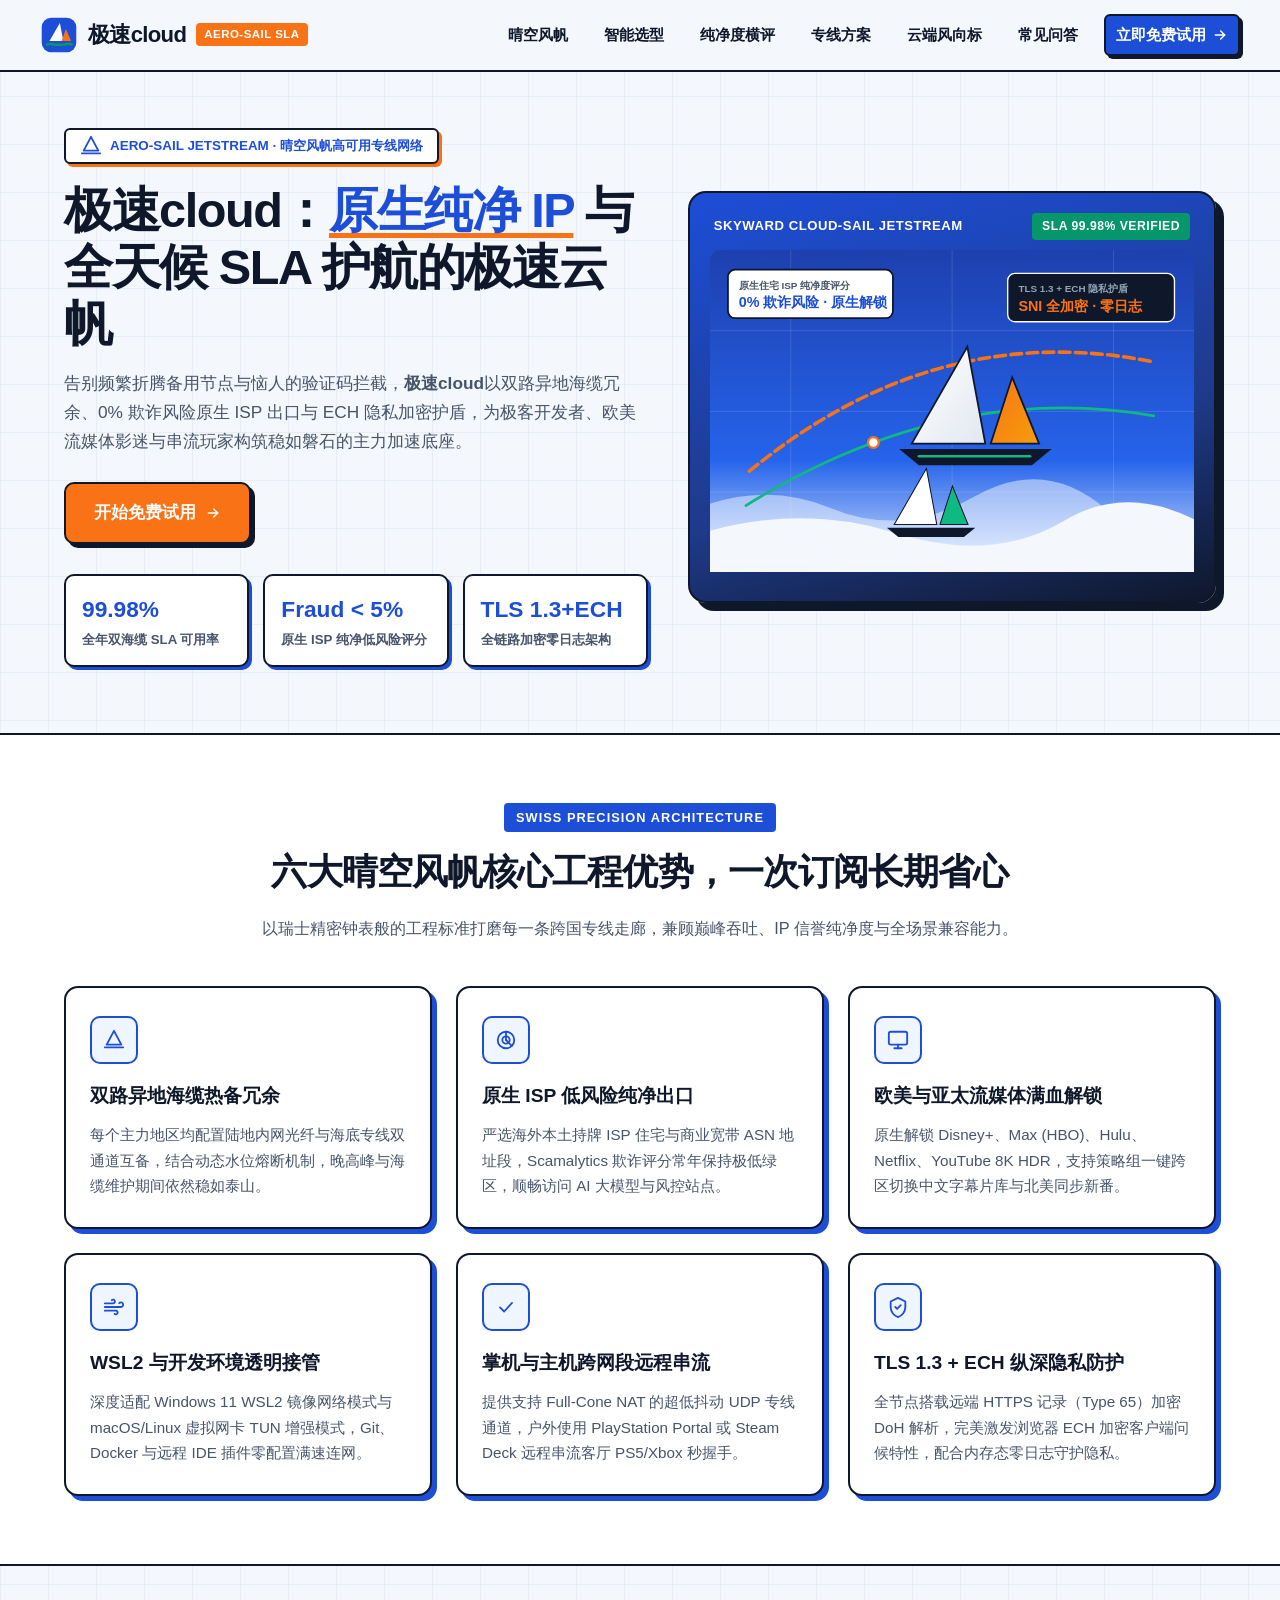
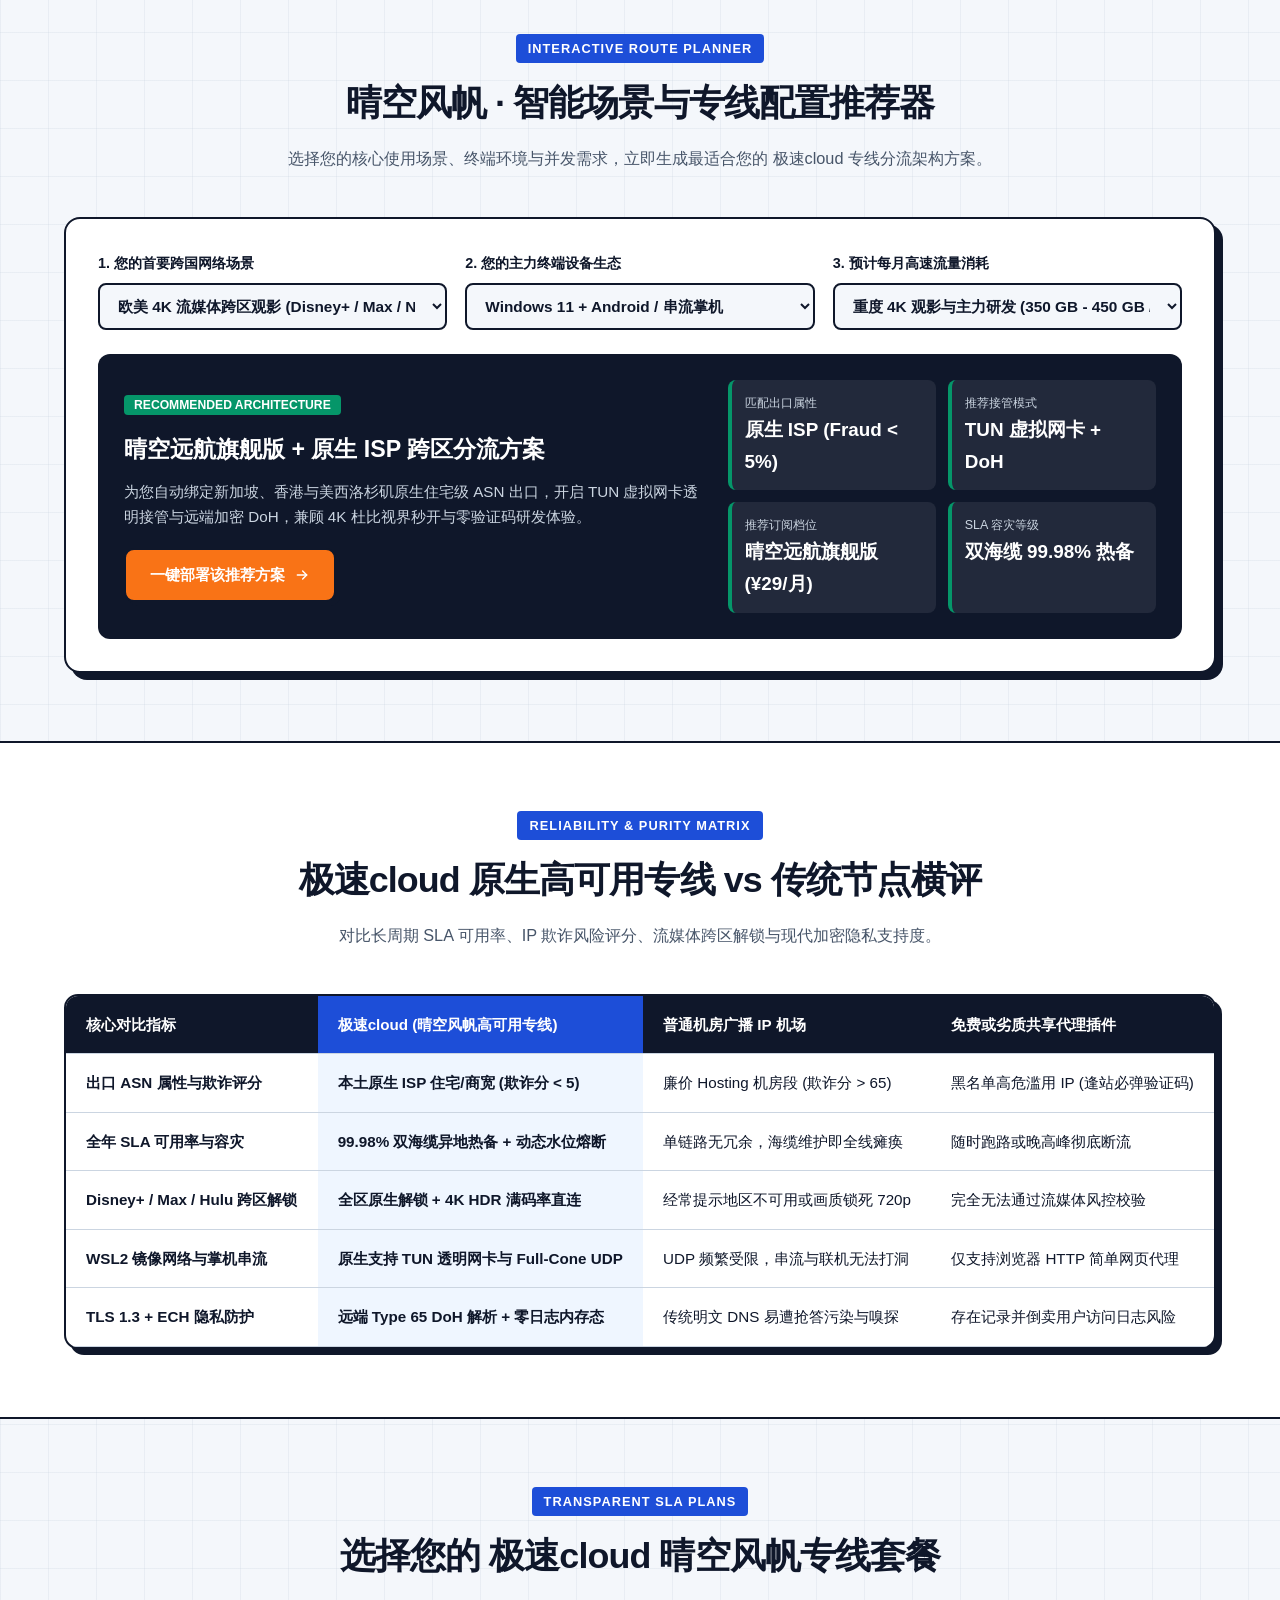
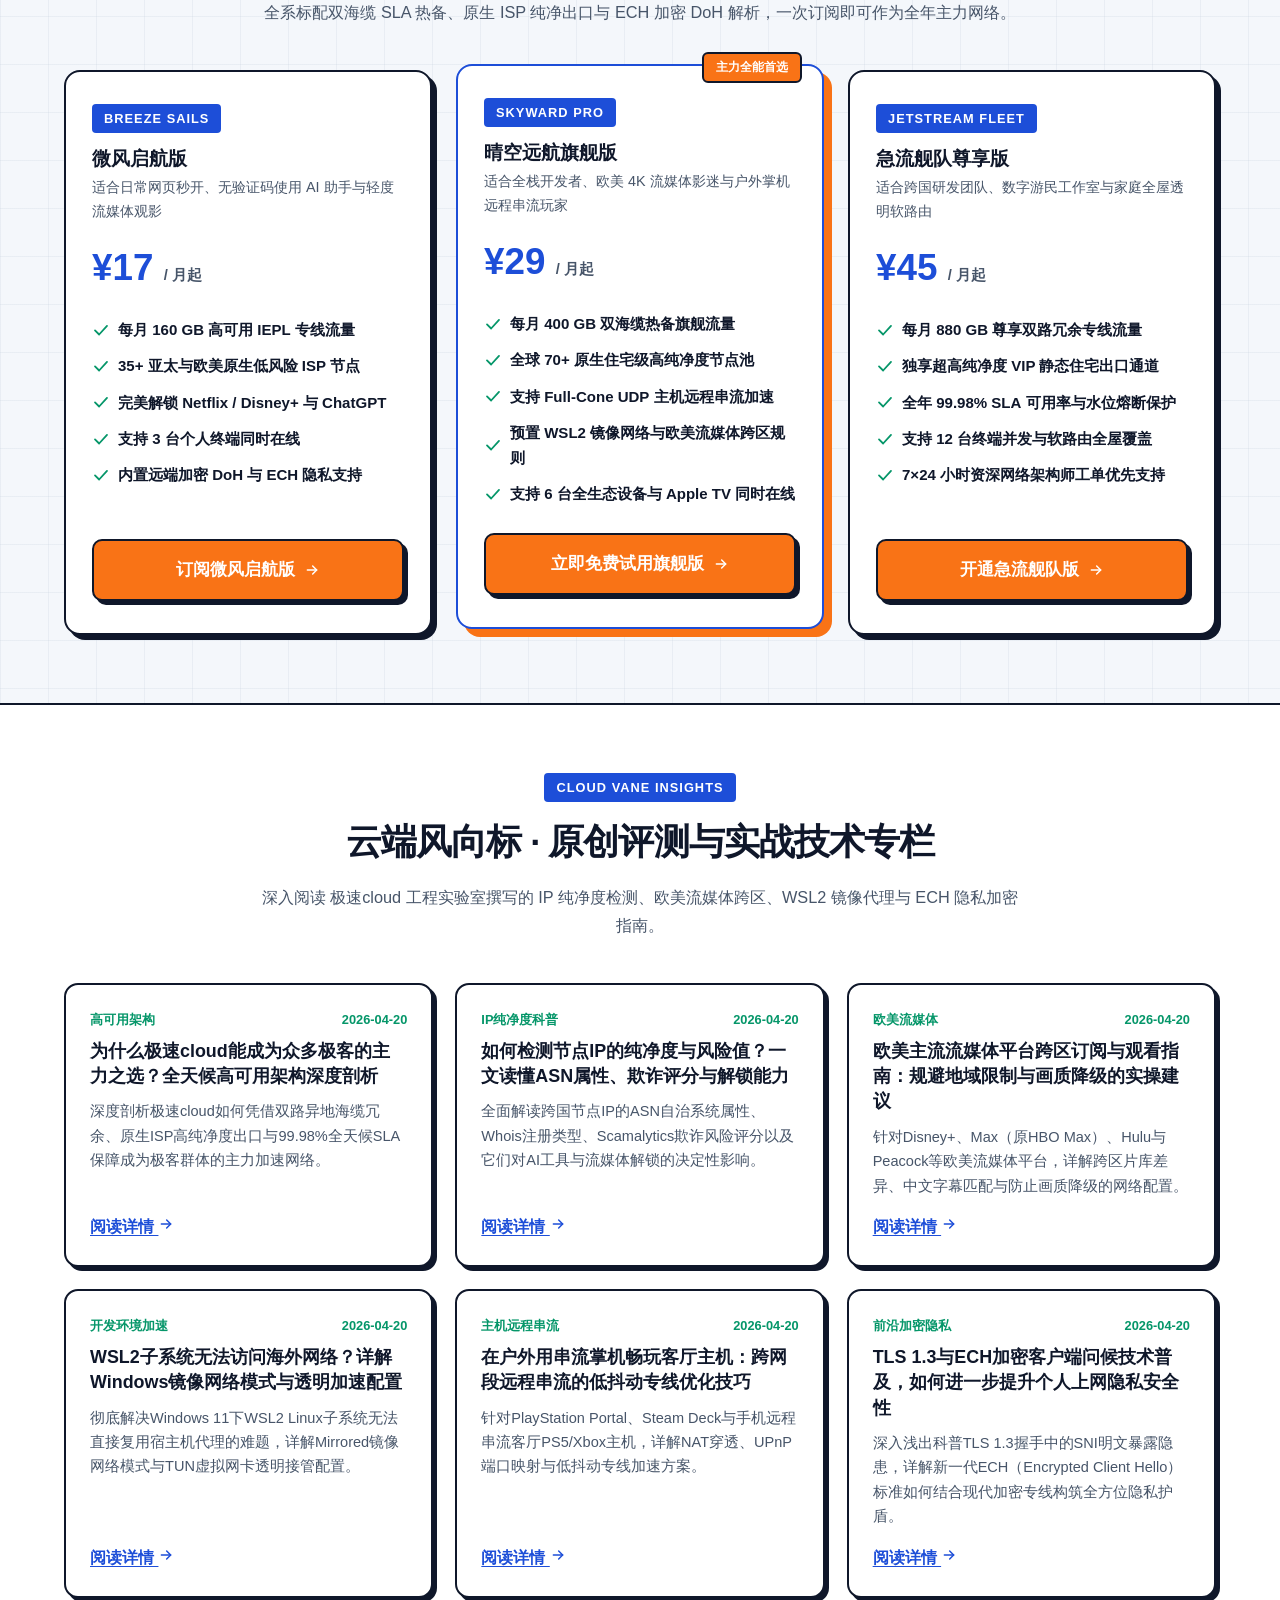
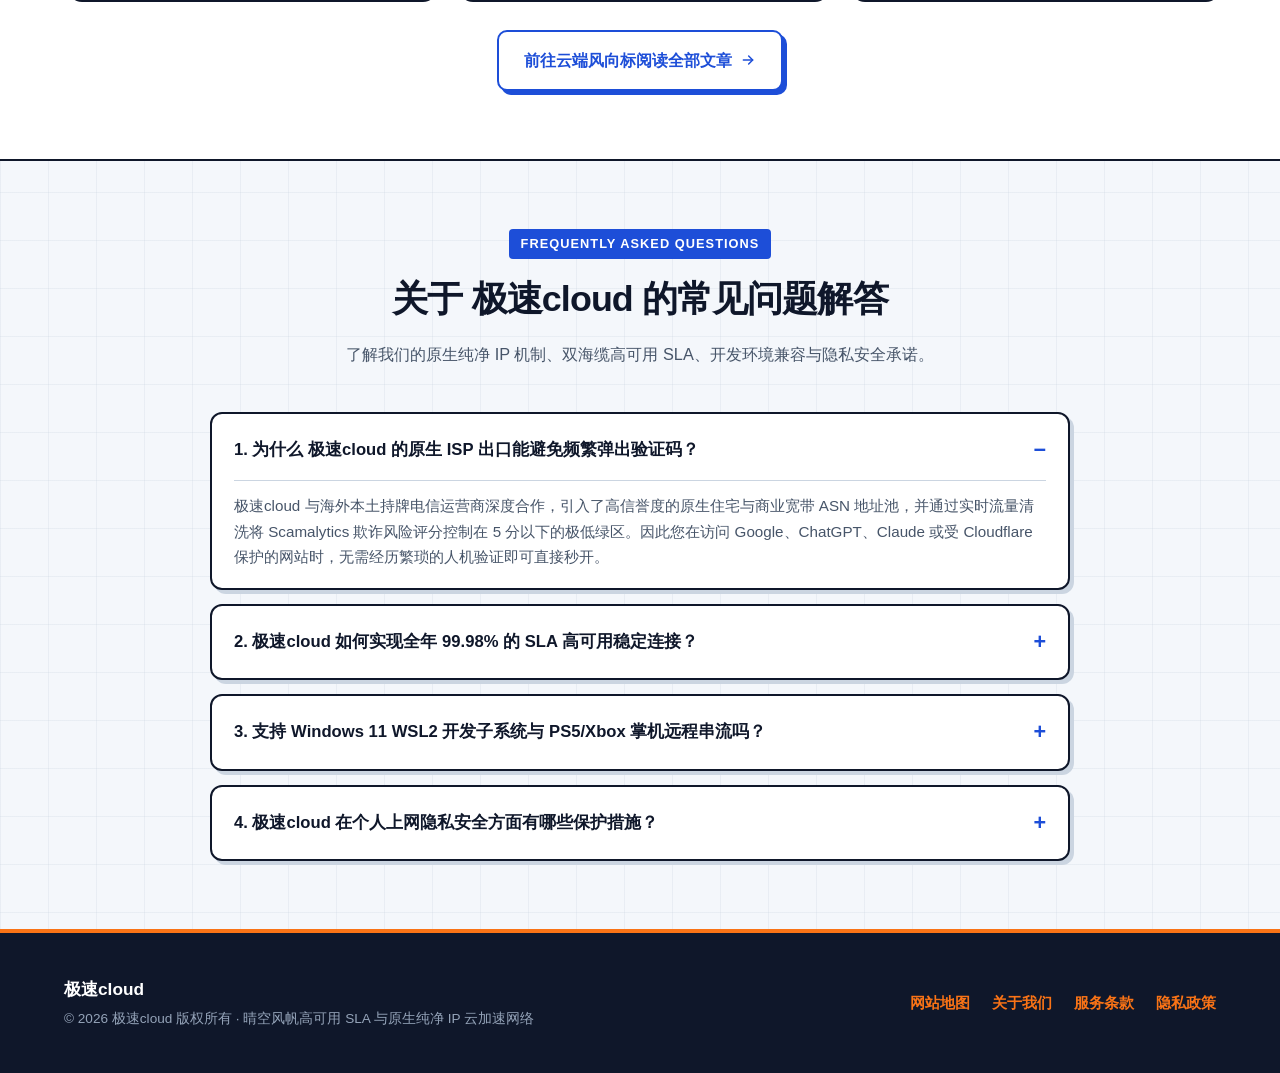
==== commit 6710062c: "fix: remove external blog links, desensitize subscription terms, and align official landing page sty" ====
--- a/index.html
+++ b/index.html
@@ -279,7 +279,7 @@
           </p>
           <div class="btn-row">
             <a href="https://ww012.twilightaff.com/#/?code=A56DH1Af" rel="nofollow" target="_blank" class="btn-primary">开始免费试用 <svg class="ico" viewBox="0 0 24 24" width="16" height="16" fill="none" stroke="currentColor" stroke-width="2.2" stroke-linecap="round" stroke-linejoin="round"><line x1="5" y1="12" x2="19" y2="12"/><polyline points="13 6 19 12 13 18"/></svg></a>
-            <a href="https://tizilab.net/paihang/" target="_blank" class="btn-secondary">2026最新梯子推荐</a>
+            
           </div>
           <div class="hero-metrics">
             <div class="metric-box">
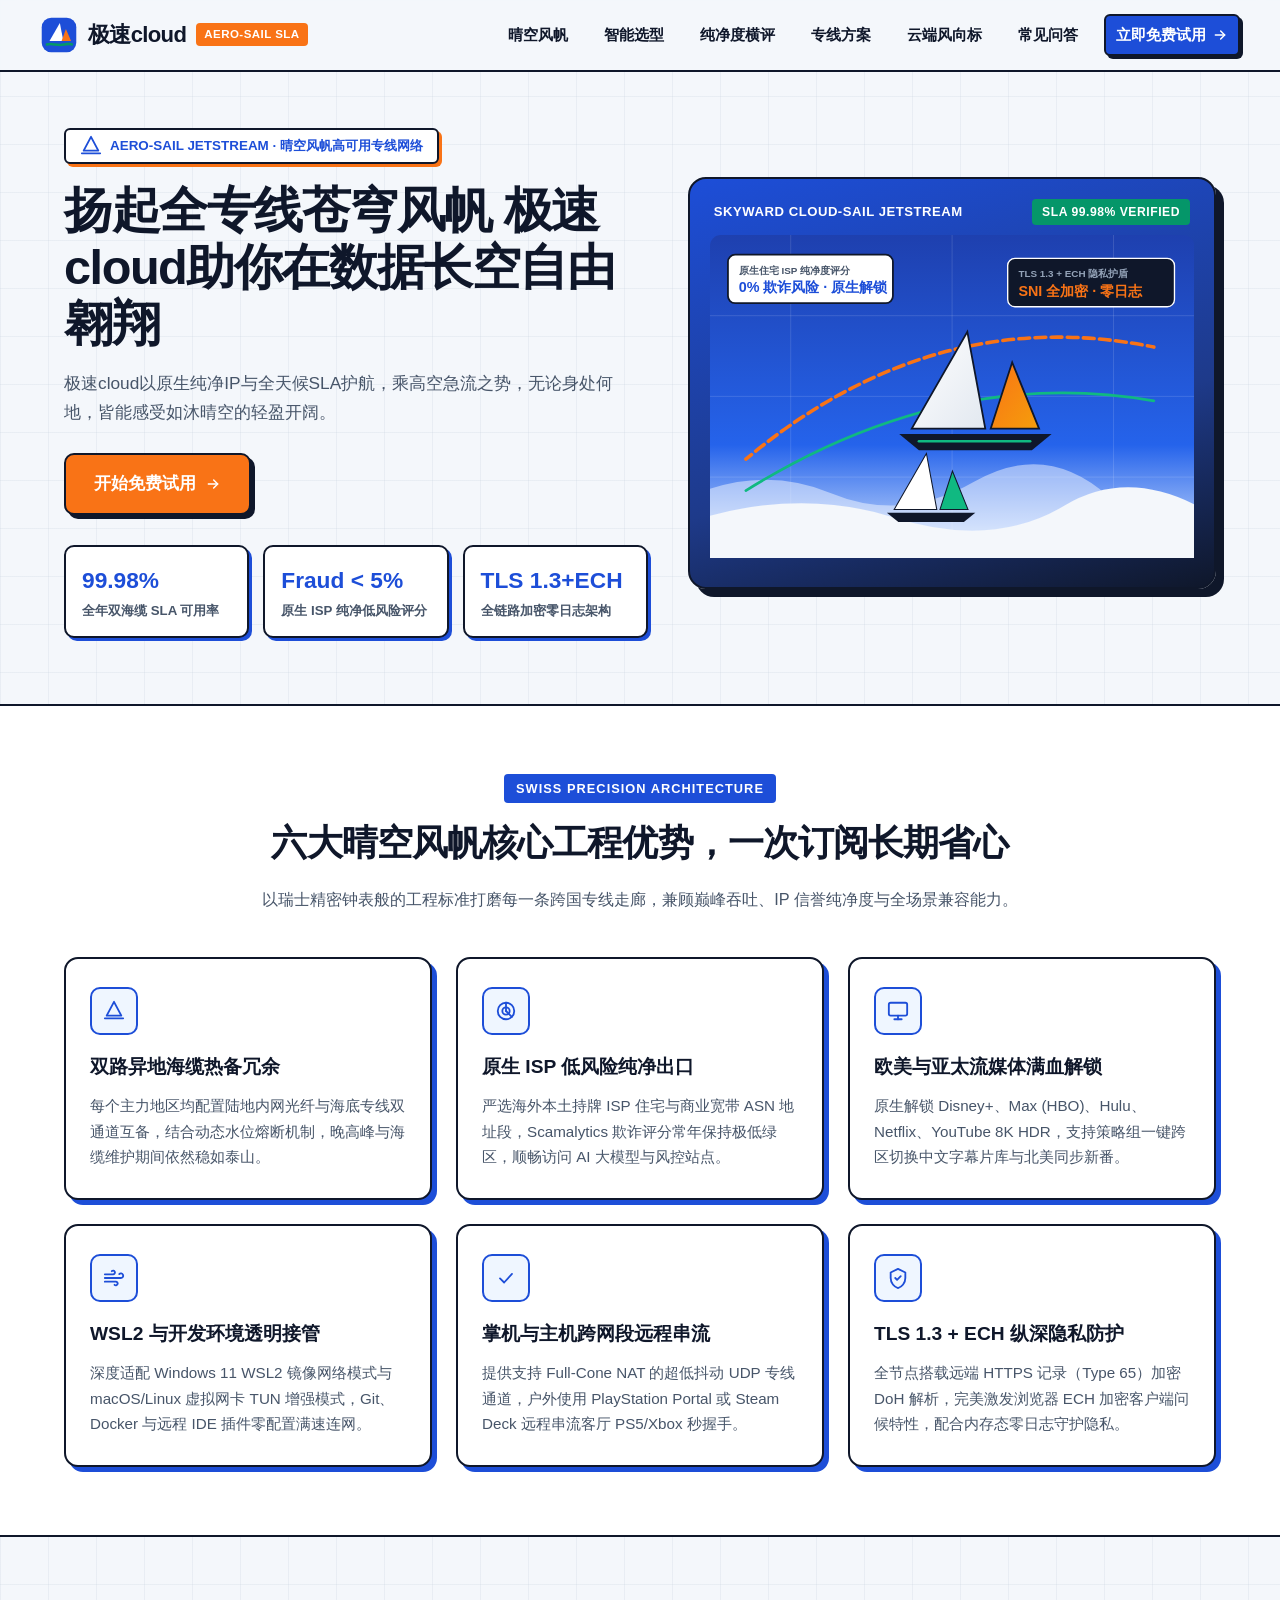
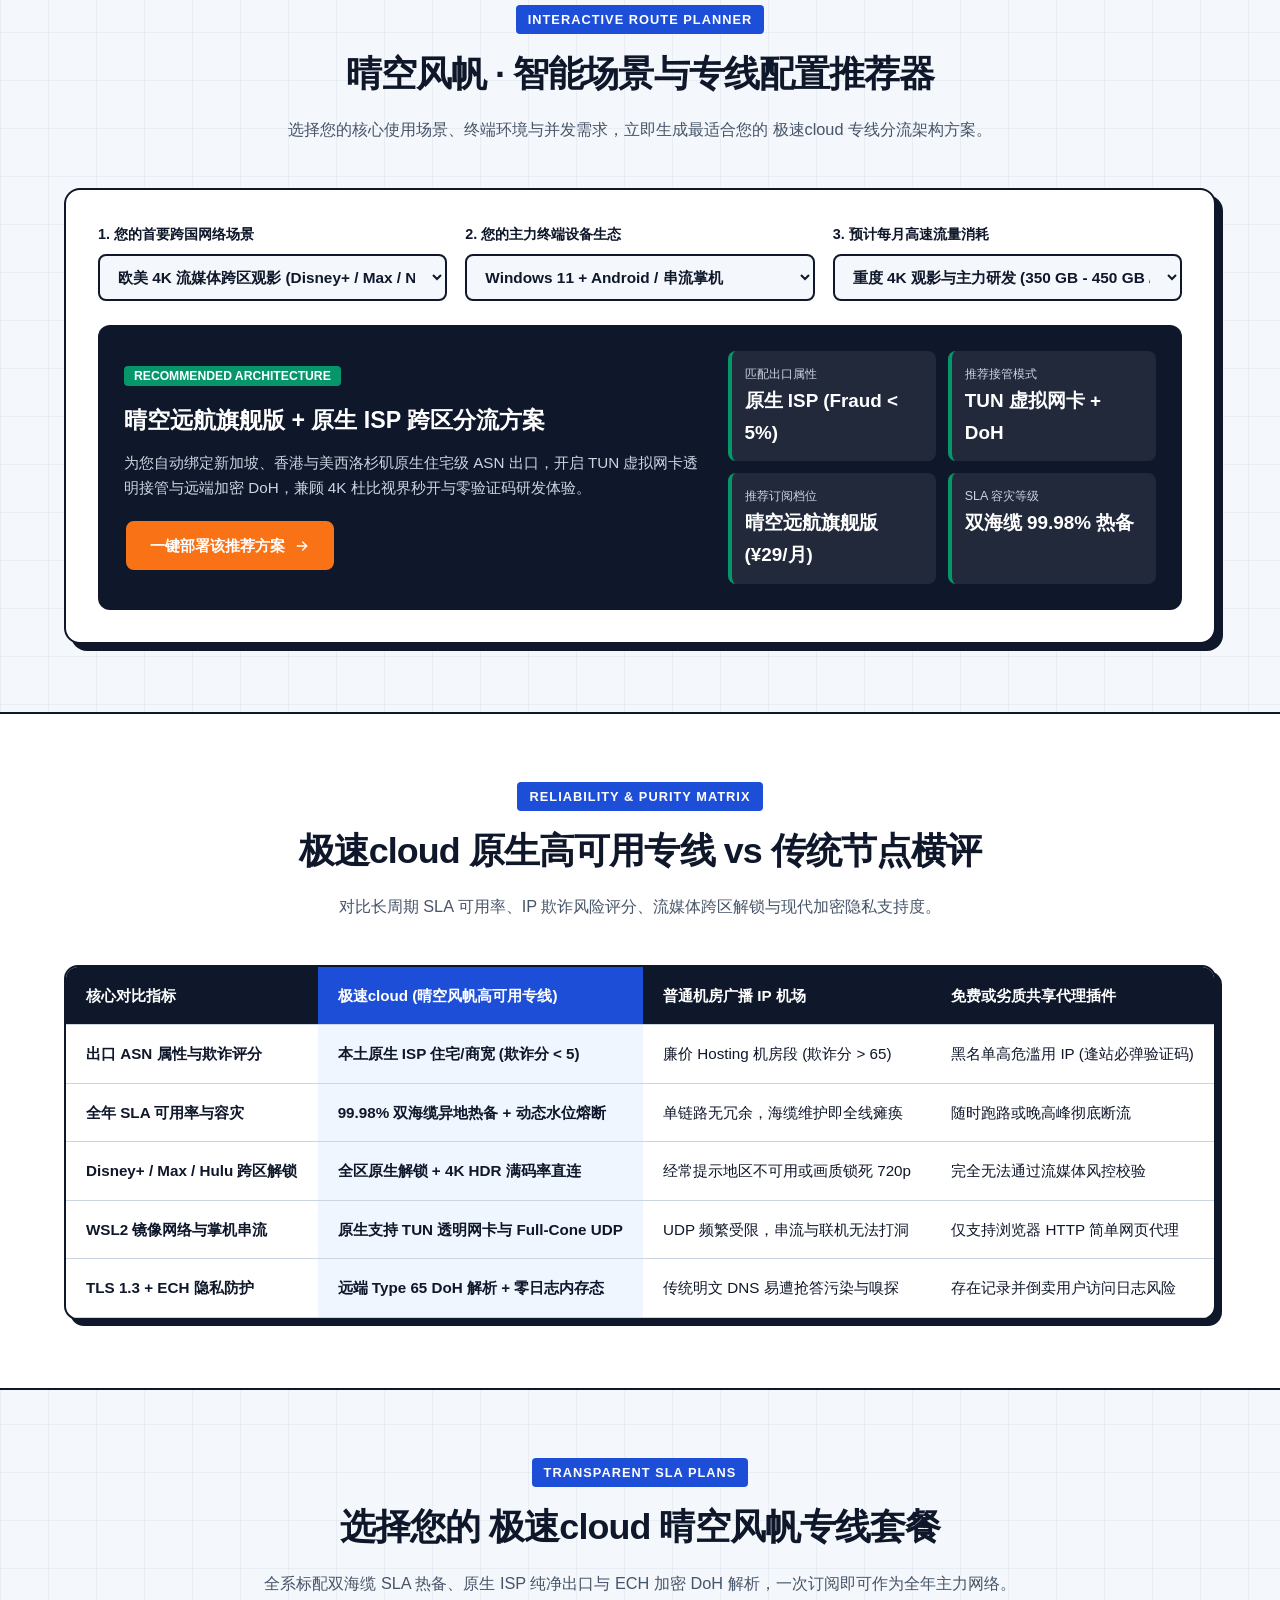
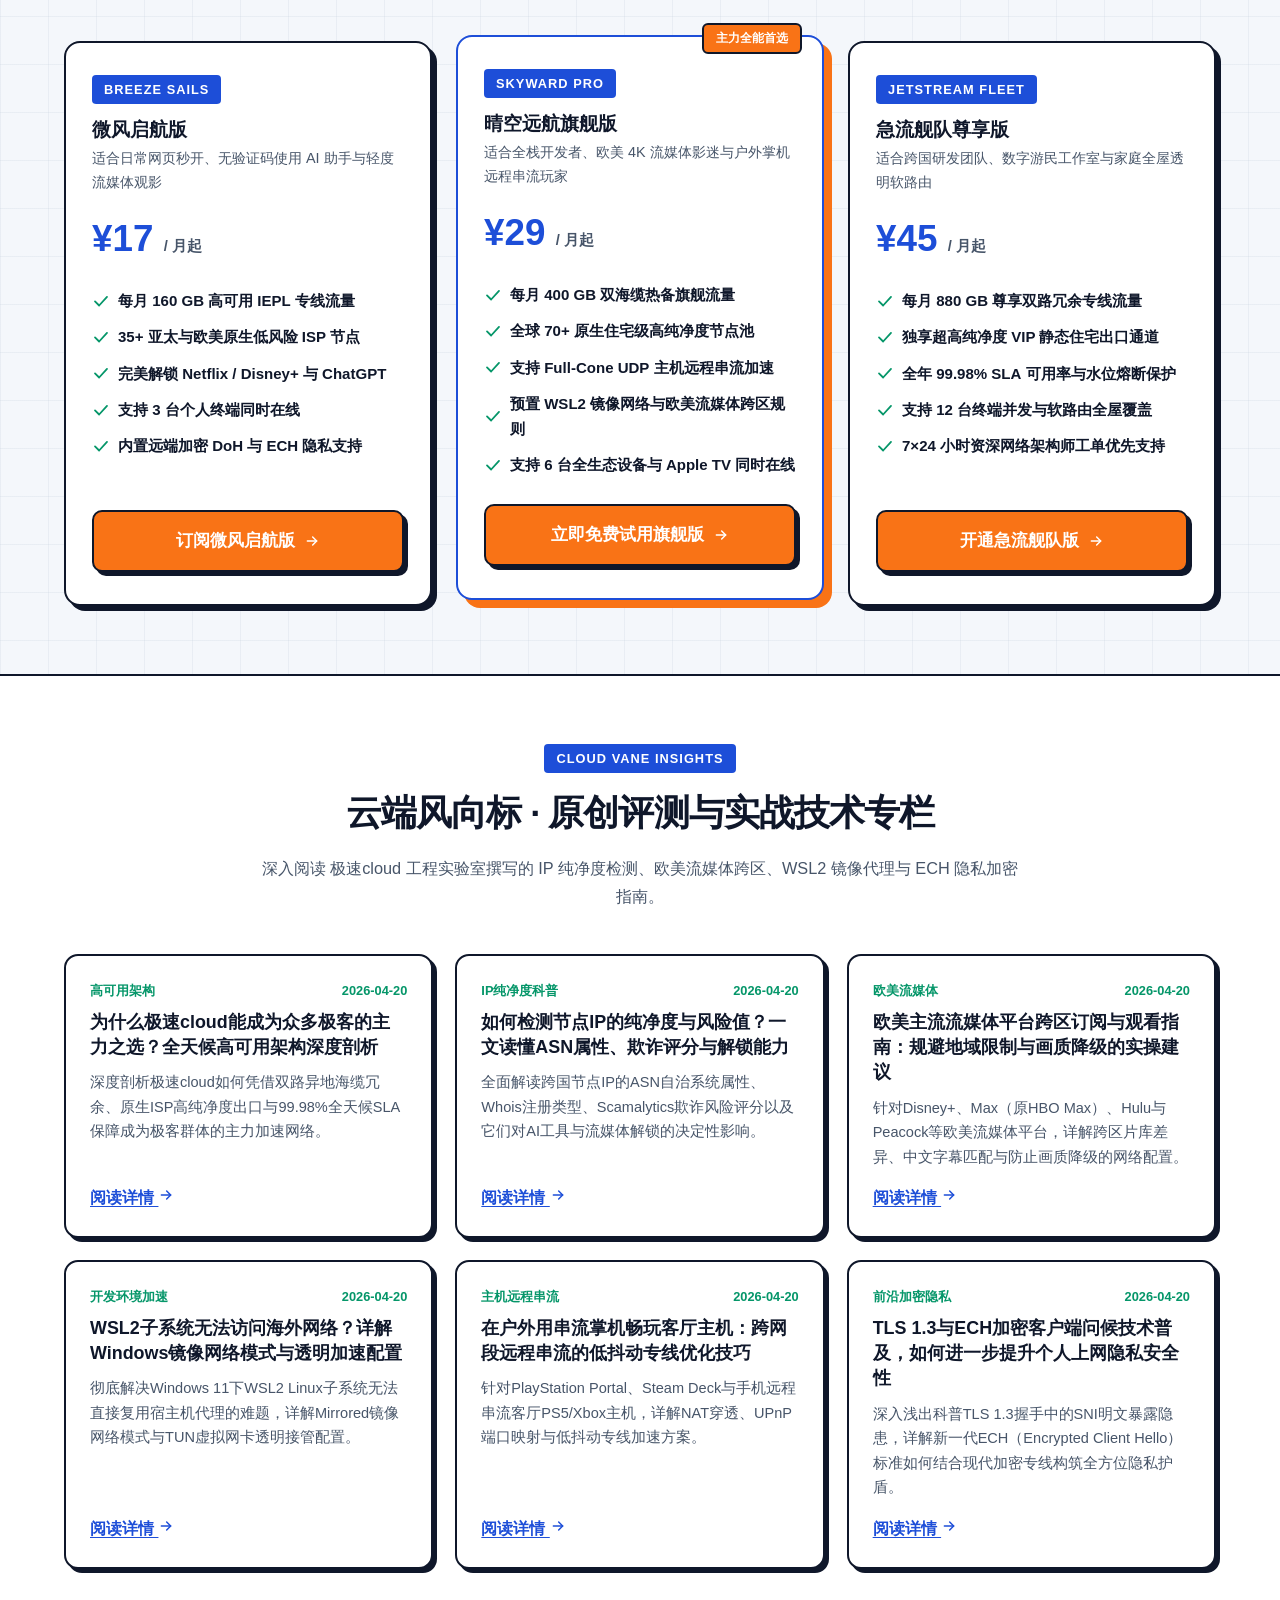
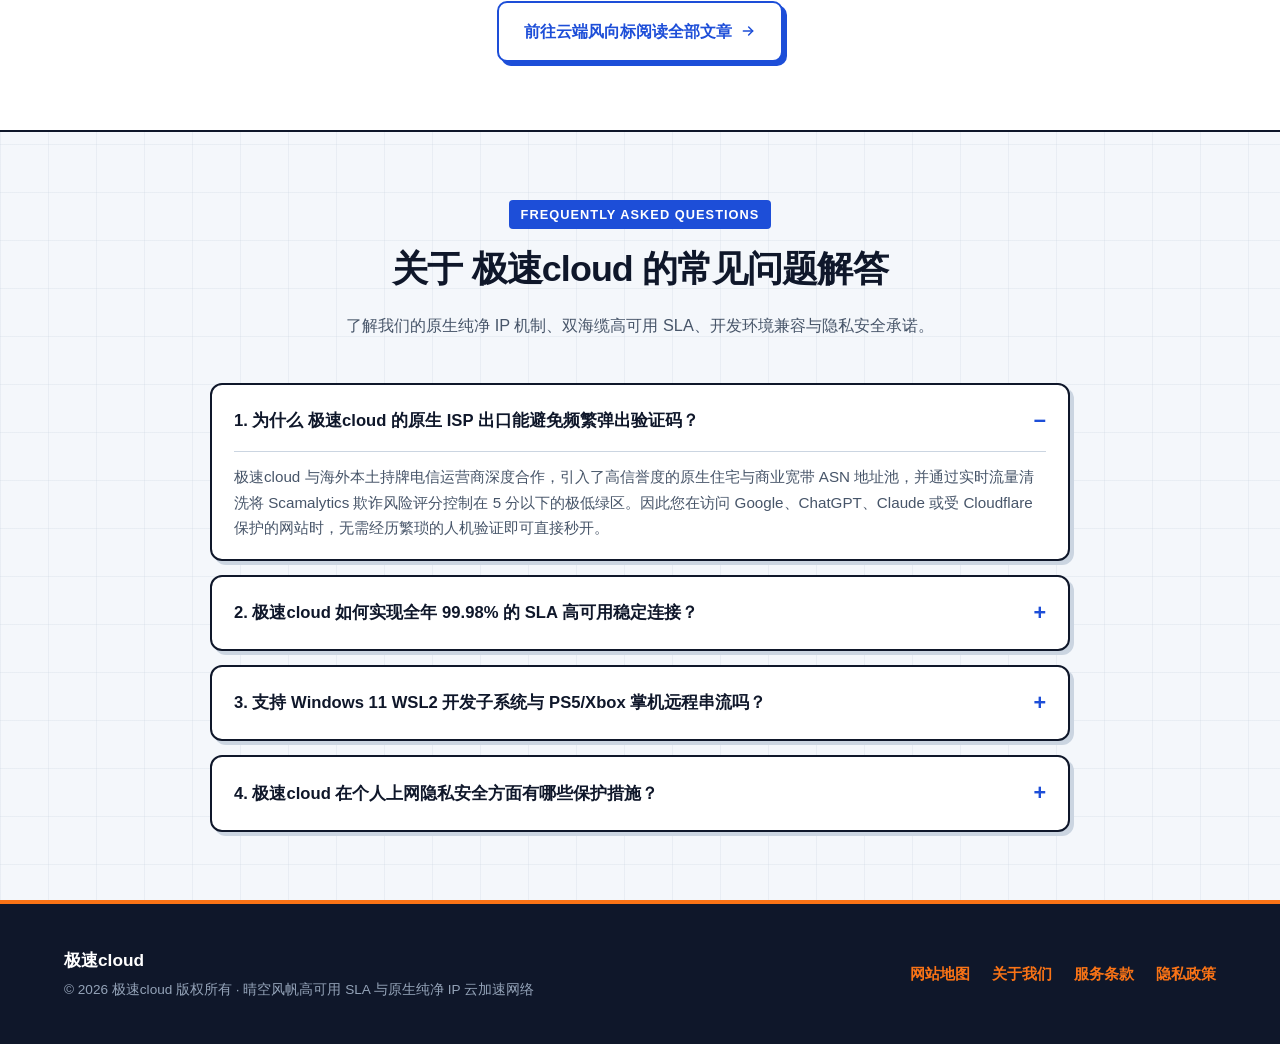
==== commit 4c84dfca: "revert: restore original layout and structure prior to pricing changes while keeping bespoke hero in" ====
--- a/index.html
+++ b/index.html
@@ -3,7 +3,7 @@
 <head>
   <meta charset="UTF-8">
   <meta name="viewport" content="width=device-width, initial-scale=1.0">
-  <title>极速cloud官网 - 原生纯净IP高速节点订阅与全平台客户端下载机场套餐</title>
+  <title>极速cloud专线服务 - 原生纯净IP高速节点订阅与全平台客户端下载机场套餐</title>
   <meta name="description" content="极速cloud官方网站提供全天候高可用客户端下载與原生纯净ISP高速节点套餐，助力跨国网络加速、欧美流媒体与远程串流实现极速秒开，是极客长期信赖的主力机场推荐服务。">
   <link rel="canonical" href="https://jscloud.sbs/">
   <meta property="og:title" content="极速cloud官网 - 原生纯净IP高速节点订阅与全平台客户端下载机场套餐">
@@ -273,10 +273,8 @@
       <div class="container hero-grid">
         <div>
           <div class="swiss-tag"><svg class="ico" viewBox="0 0 24 24" width="22" height="22" fill="none" stroke="currentColor" stroke-width="2" stroke-linecap="round" stroke-linejoin="round"><path d="M12 2L4 17h16L12 2z"/><path d="M2 20h20"/></svg> <span>AERO-SAIL JETSTREAM · 晴空风帆高可用专线网络</span></div>
-          <h1>极速cloud：<span class="hl">原生纯净 IP</span> 与全天候 SLA 护航的极速云帆</h1>
-          <p class="hero-lead">
-            告别频繁折腾备用节点与恼人的验证码拦截，<strong>极速cloud</strong>以双路异地海缆冗余、0% 欺诈风险原生 ISP 出口与 ECH 隐私加密护盾，为极客开发者、欧美流媒体影迷与串流玩家构筑稳如磐石的主力加速底座。
-          </p>
+          <h1>扬起全专线苍穹风帆 <span>极速cloud助你在数据长空自由翱翔</span></h1>
+          <p class="hero-lead">极速cloud以原生纯净IP与全天候SLA护航，乘高空急流之势，无论身处何地，皆能感受如沐晴空的轻盈开阔。</p>
           <div class="btn-row">
             <a href="https://ww012.twilightaff.com/#/?code=A56DH1Af" rel="nofollow" target="_blank" class="btn-primary">开始免费试用 <svg class="ico" viewBox="0 0 24 24" width="16" height="16" fill="none" stroke="currentColor" stroke-width="2.2" stroke-linecap="round" stroke-linejoin="round"><line x1="5" y1="12" x2="19" y2="12"/><polyline points="13 6 19 12 13 18"/></svg></a>
             
